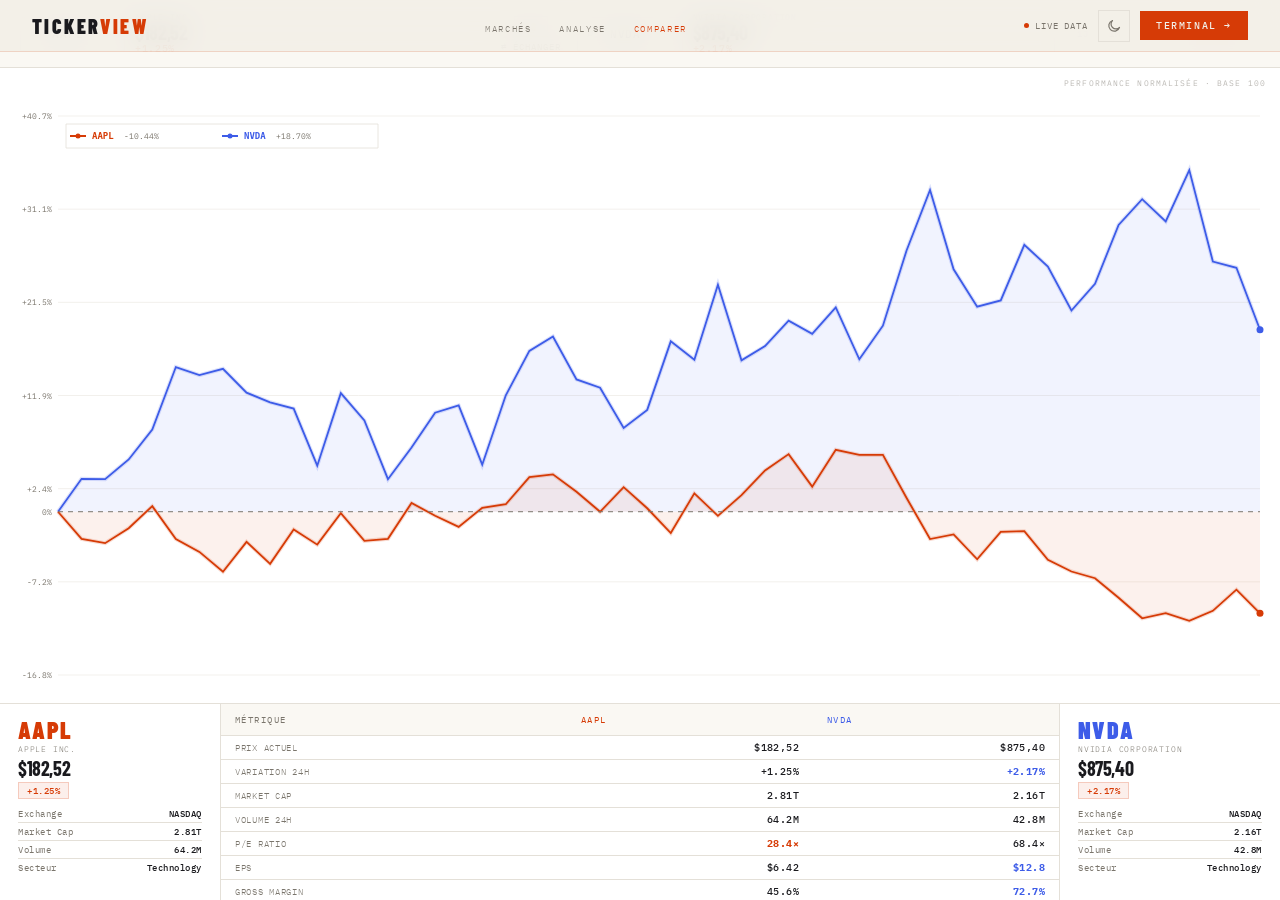
==== TickerView/compare.html @ 15ba8edb "Add files via upload" ====
<!DOCTYPE html>
<html lang="fr" data-theme="dark">
<head>
<!-- ══════════════════════════════════════════════════════════
     TICKERVIEW — Compare Page
     compare.html · ?symA=AAPL&symB=NVDA&tf=1Y
══════════════════════════════════════════════════════════════ -->
<meta charset="UTF-8">
<meta name="viewport" content="width=device-width, initial-scale=1.0">
<meta name="theme-color" content="#E8440A">
<title>Comparer — TickerView</title>
<meta name="description" content="Comparez deux instruments côte à côte : performance normalisée, métriques financières et analyse orderflow en temps réel.">
<meta name="robots" content="index, follow">

<meta property="og:type"   content="website">
<meta property="og:url"    content="https://tickerview.app/compare">
<meta property="og:title"  content="Comparer deux instruments — TickerView">
<meta property="og:locale" content="fr_FR">

<link rel="manifest"         href="manifest.json">
<link rel="apple-touch-icon" href="src/assets/icons/icon-192.png">
<link rel="preconnect"       href="https://fonts.googleapis.com">
<link rel="preconnect"       href="https://fonts.gstatic.com" crossorigin>
<link href="https://fonts.googleapis.com/css2?family=Barlow+Condensed:wght@200;300;700;900&family=Cormorant+Garamond:ital,wght@0,300;0,600;1,300;1,700&family=IBM+Plex+Mono:wght@300;400;500&display=swap" rel="stylesheet">

<link rel="stylesheet" href="src/styles/variables.css">
<link rel="stylesheet" href="src/styles/global.css">
<!-- Reuse sym-search-dropdown styles from stock.css -->
<link rel="stylesheet" href="src/styles/stock.css">
<link rel="stylesheet" href="src/styles/compare.css">

<style>
  @keyframes pulse-dot {
    0%,100%{ opacity:1; box-shadow:0 0 0 0 rgba(232,68,10,0.4); }
    50%     { opacity:0.7; box-shadow:0 0 0 4px rgba(232,68,10,0); }
  }
</style>
</head>
<body>

<!-- ── NAV ────────────────────────────────────────────────── -->
<nav role="navigation" aria-label="Navigation principale" style="flex-shrink:0;">
  <a class="nav-logo" href="index.html" aria-label="TickerView — Accueil">
    TICKER<span class="logo-fire">VIEW</span>
  </a>

  <ul class="nav-links">
    <li><a href="index.html#instruments">Marchés</a></li>
    <li><a href="stock.html">Analyse</a></li>
    <li><a href="compare.html" style="color:var(--accent)">Comparer</a></li>
  </ul>

  <div class="nav-actions">
    <div class="nav-status" aria-label="Données en direct">
      <span class="nav-dot" aria-hidden="true"></span>
      <span>LIVE DATA</span>
    </div>
    <button class="theme-toggle" id="theme-toggle" aria-label="Changer le thème"></button>
    <a href="stock.html" class="nav-cta">Terminal →</a>
  </div>
</nav>

<!-- ── COMPARE HEADER ─────────────────────────────────────── -->
<header class="compare-header" role="banner" aria-label="Comparaison de symboles">

  <!-- ── Sym A ── -->
  <div class="ch-block">
    <!-- Search A -->
    <div class="ch-search-wrap">
      <span class="ch-search-icon" aria-hidden="true">⌕</span>
      <input
        type="text"
        id="search-input-a"
        class="ch-search-input"
        placeholder="SYM A"
        aria-label="Symbole A"
        autocomplete="off"
        spellcheck="false"
      >
      <!-- Dropdown A -->
      <div id="search-dropdown-a" class="sym-search-dropdown hidden" role="listbox"></div>
    </div>
    <!-- Live info A -->
    <div class="ch-sym-info">
      <span class="ch-sym-fullname" id="ch-fullname-a">—</span>
      <span class="ch-sym-price"  id="ch-price-a">—</span>
      <span class="ch-sym-change fire" id="ch-change-a">—</span>
    </div>
  </div>

  <!-- ── VS + Swap ── -->
  <div class="ch-versus">
    <div class="ch-vs-badge" aria-hidden="true">VS</div>
    <button class="ch-swap-btn" id="btn-swap" title="Échanger les deux symboles" aria-label="Échanger les symboles">
      ⇄ échanger
    </button>
  </div>

  <!-- ── Sym B ── -->
  <div class="ch-block">
    <!-- Search B -->
    <div class="ch-search-wrap">
      <span class="ch-search-icon" aria-hidden="true">⌕</span>
      <input
        type="text"
        id="search-input-b"
        class="ch-search-input"
        placeholder="SYM B"
        aria-label="Symbole B"
        autocomplete="off"
        spellcheck="false"
      >
      <!-- Dropdown B -->
      <div id="search-dropdown-b" class="sym-search-dropdown hidden" role="listbox"></div>
    </div>
    <!-- Live info B -->
    <div class="ch-sym-info">
      <span class="ch-sym-fullname" id="ch-fullname-b">—</span>
      <span class="ch-sym-price"  id="ch-price-b">—</span>
      <span class="ch-sym-change fire" id="ch-change-b">—</span>
    </div>
  </div>

  <div class="ch-divider" aria-hidden="true"></div>

  <!-- ── Timeframes ── -->
  <div class="ch-tf-group" role="group" aria-label="Période de comparaison">
    <button class="ct-btn" data-tf="1D">1J</button>
    <button class="ct-btn" data-tf="1M">1M</button>
    <button class="ct-btn" data-tf="3M">3M</button>
    <button class="ct-btn" data-tf="6M">6M</button>
    <button class="ct-btn active" data-tf="1Y">1A</button>
    <button class="ct-btn" data-tf="5Y">5A</button>
  </div>

</header>

<!-- ── MAIN ───────────────────────────────────────────────── -->
<main class="compare-main" role="main">

  <!-- Normalized performance chart -->
  <section class="compare-chart-section" aria-label="Graphique de performance normalisée">
    <span class="compare-chart-label">Performance normalisée · base 100</span>
    <div class="compare-chart-wrap">
      <canvas id="compare-canvas" aria-label="Graphique de comparaison"></canvas>
      <canvas id="compare-overlay" aria-hidden="true"></canvas>
    </div>
  </section>

  <!-- Bottom strip: card A | metrics | card B -->
  <div class="compare-bottom" role="complementary" aria-label="Métriques comparatives">

    <div class="compare-sym-card" id="compare-card-a" aria-label="Informations symbole A"></div>

    <div class="compare-metrics-wrap">
      <div id="compare-metrics-table" role="table" aria-label="Tableau de métriques"></div>
    </div>

    <div class="compare-sym-card" id="compare-card-b" aria-label="Informations symbole B"></div>

  </div>

</main>

<!-- ── JS ─────────────────────────────────────────────────── -->
<script type="module" src="src/pages/Compare/compare.js"></script>

</body>
</html>
---- TickerView/src/styles/variables.css ----
/* ══════════════════════════════════════════════════════════════
   TICKERVIEW — Design Tokens
   src/styles/variables.css
══════════════════════════════════════════════════════════════ */

:root,
[data-theme="dark"] {
  --bg-base:        #060608;
  --bg-raised:      #0C0C10;
  --bg-card:        #131318;
  --bg-card-hover:  #17171E;
  --bg-overlay:     rgba(6,6,8,0.88);

  --text-primary:   #E8E6E0;
  --text-secondary: #5A5750;
  --text-dim:       rgba(232,230,224,0.42);
  --text-ghost:     rgba(232,230,224,0.18);

  --accent:         #E8440A;
  --accent-dim:     rgba(232,68,10,0.10);
  --accent-glow:    rgba(232,68,10,0.04);
  --accent-border:  rgba(232,68,10,0.22);

  --blue:           #5E7EFF;
  --blue-dim:       rgba(94,126,255,0.10);

  --border:         #1E1E24;
  --border-accent:  rgba(232,68,10,0.18);

  --shadow-card:    none;

  --particle-alpha: 0.65;
  --canvas-clear:   rgba(6,6,8,0.06);
}

[data-theme="light"] {
  --bg-base:        #F2EFE8;
  --bg-raised:      #FAF8F3;
  --bg-card:        #FFFFFF;
  --bg-card-hover:  #F7F4EF;
  --bg-overlay:     rgba(242,239,232,0.92);

  --text-primary:   #1A1A1E;
  --text-secondary: #7A756C;
  --text-dim:       rgba(26,26,30,0.45);
  --text-ghost:     rgba(26,26,30,0.14);

  --accent:         #D63B06;
  --accent-dim:     rgba(214,59,6,0.08);
  --accent-glow:    rgba(214,59,6,0.03);
  --accent-border:  rgba(214,59,6,0.20);

  --blue:           #3D5CE8;
  --blue-dim:       rgba(61,92,232,0.10);

  --border:         #E4E0D8;
  --border-accent:  rgba(214,59,6,0.16);

  --shadow-card:    0 1px 3px rgba(0,0,0,0.06), 0 4px 16px rgba(0,0,0,0.04);

  --particle-alpha: 0.25;
  --canvas-clear:   rgba(242,239,232,0.08);
}

:root {
  --font-display:  'Barlow Condensed', sans-serif;
  --font-serif:    'Cormorant Garamond', serif;
  --font-mono:     'IBM Plex Mono', monospace;

  --size-xs:   9px;
  --size-sm:   11px;
  --size-base: 13px;
  --size-md:   16px;

  --tracking-tight:  -0.02em;
  --tracking-normal:  0.04em;
  --tracking-wide:    0.14em;
  --tracking-xwide:   0.22em;

  --radius-sm:  2px;
  --radius-md:  4px;

  --transition-fast:   0.12s ease;
  --transition-normal: 0.22s ease;
  --transition-slow:   0.6s cubic-bezier(0.16, 1, 0.3, 1);
}
---- TickerView/src/styles/global.css ----
/* ══════════════════════════════════════════════════════════════
   TICKERVIEW — Global Styles
   src/styles/global.css
══════════════════════════════════════════════════════════════ */

*,*::before,*::after { margin:0; padding:0; box-sizing:border-box; }
html { scroll-behavior:smooth; }
body {
  background: var(--bg-base);
  color: var(--text-primary);
  font-family: var(--font-mono);
  overflow-x: hidden;
  cursor: crosshair;
  transition: background 0.35s ease, color 0.35s ease;
}

/* ── NAV ──────────────────────────────────────────────────── */
nav {
  position: fixed; top:0; left:0; right:0; z-index:200;
  height: 52px;
  display: flex; align-items:center; justify-content:space-between;
  padding: 0 32px;
  border-bottom: 1px solid var(--border-accent);
  background: var(--bg-overlay);
  backdrop-filter: blur(14px);
  -webkit-backdrop-filter: blur(14px);
  transition: background 0.35s, border-color 0.35s;
}
.nav-logo {
  font-family: var(--font-display);
  font-weight:900; font-size:20px; letter-spacing:0.12em;
  color: var(--text-primary); text-decoration:none;
  flex-shrink: 0;
}
.nav-logo .logo-fire { color: var(--accent); }
.nav-links {
  display: flex; list-style:none; gap:28px;
}
.nav-links a {
  font-size:9px; font-weight:300; letter-spacing:0.18em;
  text-transform:uppercase; color:var(--text-secondary);
  text-decoration:none; transition:color var(--transition-fast);
}
.nav-links a:hover { color:var(--text-primary); }
.nav-actions { display:flex; align-items:center; gap:10px; }

.nav-status { display:flex; align-items:center; gap:6px; font-size:9px; letter-spacing:0.1em; color:var(--text-secondary); }
.nav-dot { width:5px; height:5px; border-radius:50%; background:var(--accent); animation: pulse-dot 2s ease-in-out infinite; }
@keyframes pulse-dot {
  0%,100% { opacity:1; box-shadow:0 0 0 0 rgba(232,68,10,0.4); }
  50%      { opacity:0.7; box-shadow:0 0 0 4px rgba(232,68,10,0); }
}

.theme-toggle {
  width:32px; height:32px;
  display:flex; align-items:center; justify-content:center;
  background:none; border:1px solid var(--border);
  cursor:crosshair; color:var(--text-secondary);
  font-size:14px; transition: border-color var(--transition-fast), color var(--transition-fast);
}
.theme-toggle:hover { border-color: var(--accent); color:var(--accent); }

.nav-cta {
  font-family: var(--font-mono); font-size:10px; font-weight:500;
  letter-spacing:0.16em; text-transform:uppercase;
  color: var(--bg-base); background:var(--accent);
  border:none; padding:8px 16px;
  cursor:crosshair; text-decoration:none;
  transition: opacity var(--transition-fast);
  white-space: nowrap;
}
.nav-cta:hover { opacity:0.85; }

/* ── HERO ─────────────────────────────────────────────────── */
#void-canvas {
  position:fixed; top:0; left:0; width:100%; height:100%;
  pointer-events:none; z-index:0;
}
.hero {
  min-height: 100vh;
  display: grid;
  grid-template-columns: 1fr 500px;
  align-items: center;
  gap: 60px;
  padding: 120px 80px 80px;
  position: relative; z-index:1;
}
.hero-text { max-width: 560px; }
.hero-eyebrow {
  font-size:9px; font-weight:300; letter-spacing:0.22em;
  text-transform:uppercase; color:var(--accent); margin-bottom:28px;
  display:flex; align-items:center; gap:10px;
}
.hero-eyebrow::before {
  content:''; display:inline-block; width:20px; height:1px; background:var(--accent);
}
.hero-title-block {
  display:flex; align-items:baseline; gap:8px;
  margin-bottom:24px;
}
.hero-title-main {
  font-family: var(--font-display); font-weight:900; font-size:clamp(72px,10vw,112px);
  letter-spacing:-0.02em; color:var(--text-primary); line-height:1;
}
.hero-title-sub {
  font-family: var(--font-serif); font-weight:300; font-style:italic;
  font-size:clamp(48px,7vw,80px); color:var(--accent); line-height:1;
}
.hero-tagline {
  font-family: var(--font-display); font-weight:300; font-size:18px;
  letter-spacing:0.2em; text-transform:uppercase;
  color:var(--text-secondary); margin-bottom:20px;
}
.hero-desc {
  font-size:12px; font-weight:300; line-height:1.9;
  color:var(--text-secondary); letter-spacing:0.03em; margin-bottom:28px;
  max-width:440px;
}
.hero-trust {
  display:flex; gap:20px; flex-wrap:wrap; margin-bottom:32px;
}
.hero-trust-item {
  font-size:8px; font-weight:300; letter-spacing:0.18em; text-transform:uppercase;
  color:var(--text-secondary); display:flex; align-items:center; gap:6px;
}
.hero-trust-item::before {
  content:''; display:inline-block; width:4px; height:4px; background:var(--accent);
}
.hero-actions { display:flex; gap:12px; flex-wrap:wrap; margin-bottom:48px; }
.btn-primary {
  font-family:var(--font-mono); font-size:10px; font-weight:500;
  letter-spacing:0.16em; text-transform:uppercase;
  color:var(--bg-base); background:var(--accent); border:none;
  padding:14px 28px; cursor:crosshair; text-decoration:none;
  transition:opacity var(--transition-fast);
}
.btn-primary:hover { opacity:0.85; }
.btn-ghost {
  font-family:var(--font-mono); font-size:10px; font-weight:300;
  letter-spacing:0.16em; text-transform:uppercase;
  color:var(--text-secondary); background:none;
  border:1px solid var(--border); padding:14px 28px;
  cursor:crosshair; text-decoration:none;
  transition:border-color var(--transition-fast),color var(--transition-fast);
}
.btn-ghost:hover { border-color:var(--accent); color:var(--accent); }
.hero-stats { display:flex; gap:36px; }
.hstat { display:flex; flex-direction:column; gap:4px; }
.hstat-val {
  font-family:var(--font-display); font-weight:700; font-size:32px;
  letter-spacing:-0.02em; color:var(--text-primary); line-height:1;
}
.hstat-val sub { font-size:16px; font-weight:300; color:var(--accent); }
.hstat-lbl {
  font-size:8px; font-weight:300; letter-spacing:0.14em;
  text-transform:uppercase; color:var(--text-secondary);
}
.hero-visual { position:relative; display:flex; align-items:center; justify-content:center; }
#hex-canvas { display:block; opacity:0.7; }
.hero-price-overlay {
  position:absolute; bottom:24px; left:24px;
  background:var(--bg-overlay); border:1px solid var(--border-accent);
  padding:14px 18px; backdrop-filter:blur(8px);
}
.hpo-sym { font-size:8px; letter-spacing:0.18em; color:var(--text-secondary); margin-bottom:4px; }
.hpo-price {
  font-family:var(--font-display); font-weight:700; font-size:32px;
  letter-spacing:-0.02em; color:var(--text-primary); line-height:1;
}
.hpo-change { font-size:11px; letter-spacing:0.08em; margin-top:2px; }
.hpo-change.up { color:var(--accent); }
.hpo-change.dn { color:var(--blue); }

/* ── TICKER TAPE ──────────────────────────────────────────── */
.ticker-tape-wrap {
  overflow:hidden; border-top:1px solid var(--border); border-bottom:1px solid var(--border);
  background:var(--bg-raised); position:relative; z-index:1;
}
.ticker-tape-inner {
  display:flex; gap:0; animation:tape-scroll 28s linear infinite;
  width:max-content;
}
@keyframes tape-scroll { 0%{transform:translateX(0)} 100%{transform:translateX(-50%)} }
.tape-item {
  display:flex; align-items:center; gap:10px;
  padding:10px 28px; border-right:1px solid var(--border);
  white-space:nowrap;
}
.tape-sym { font-family:var(--font-display); font-weight:700; font-size:12px; letter-spacing:0.1em; color:var(--text-primary); }
.tape-price { font-size:10px; letter-spacing:0.06em; color:var(--text-secondary); }
.tape-chg { font-size:9px; letter-spacing:0.08em; font-weight:500; }
.tape-chg.up { color:var(--accent); }
.tape-chg.dn { color:var(--blue); }

/* ── DATA STRIP ───────────────────────────────────────────── */
.data-strip {
  background:var(--bg-card); border-top:1px solid var(--border);
  border-bottom:1px solid var(--border); position:relative; z-index:1;
}
.strip-inner { display:grid; grid-template-columns:repeat(6,1fr); }
.strip-cell {
  display:flex; flex-direction:column; gap:3px;
  padding:14px 20px; border-right:1px solid var(--border);
}
.strip-cell:last-child { border-right:none; }
.sc-label { font-size:8px; letter-spacing:0.14em; text-transform:uppercase; color:var(--text-secondary); }
.sc-val { font-family:var(--font-display); font-weight:700; font-size:18px; letter-spacing:-0.01em; color:var(--text-primary); }
.sc-val.fire { color:var(--accent); }

/* ── SECTIONS ─────────────────────────────────────────────── */
.section { padding:80px; position:relative; z-index:1; }
.section-header {
  display:flex; align-items:baseline; gap:20px; margin-bottom:40px;
  border-bottom:1px solid var(--border); padding-bottom:20px;
}
.section-label {
  font-size:8px; font-weight:300; letter-spacing:0.22em;
  text-transform:uppercase; color:var(--accent);
}
.section-title {
  font-family:var(--font-display); font-weight:900; font-size:32px;
  letter-spacing:0.04em; color:var(--text-primary);
}
.section-count {
  margin-left:auto; font-size:9px; letter-spacing:0.1em; color:var(--text-secondary);
}

/* ── PREVIEW SECTION ──────────────────────────────────────── */
.section-preview { padding:80px; position:relative; z-index:1; }
.section-preview .section-header { display:flex; align-items:baseline; gap:20px; margin-bottom:24px; border-bottom:1px solid var(--border); padding-bottom:20px; }
.preview-tabs { display:flex; gap:0; margin-bottom:0; }
.ptab {
  font-family:var(--font-mono); font-size:9px; font-weight:300;
  letter-spacing:0.14em; text-transform:uppercase;
  padding:10px 20px; background:var(--bg-card); border:1px solid var(--border);
  border-bottom:none; color:var(--text-secondary); cursor:crosshair;
  transition:color var(--transition-fast),background var(--transition-fast);
  margin-right:-1px;
}
.ptab.active { color:var(--accent); background:var(--bg-raised); border-color:var(--border-accent); }
.ptab:hover:not(.active) { color:var(--text-primary); }
.preview-frame {
  border:1px solid var(--border-accent);
  background:var(--bg-raised);
}
.preview-topbar {
  display:flex; align-items:center; gap:12px;
  padding:8px 16px; background:var(--bg-card);
  border-bottom:1px solid var(--border);
}
.ptb-dots { display:flex; gap:6px; }
.ptb-dot { width:8px; height:8px; border-radius:50%; background:var(--border); }
.ptb-meta { display:flex; align-items:center; gap:12px; }
.ptb-sym { font-size:9px; letter-spacing:0.12em; color:var(--text-secondary); }
.ptb-tf  { font-size:8px; letter-spacing:0.14em; color:var(--text-secondary); }
.ptb-live {
  margin-left:auto; display:flex; align-items:center; gap:6px;
  font-size:8px; letter-spacing:0.14em; color:var(--accent);
}
.ptb-live-dot { width:5px; height:5px; border-radius:50%; background:var(--accent); animation:pulse-dot 2s infinite; }
.preview-canvas-wrap { position:relative; }
#preview-canvas { display:block; width:100%; }
.preview-badge {
  position:absolute; bottom:10px; right:12px;
  font-size:7px; letter-spacing:0.1em; text-transform:uppercase;
  color:var(--text-secondary); opacity:0.5;
}

/* ── WHY STRIP ────────────────────────────────────────────── */
.why-strip {
  border-top:1px solid var(--border); position:relative; z-index:1;
}
.why-row {
  display:grid; grid-template-columns:220px 1fr;
  gap:40px; align-items:start;
  padding:24px 80px; border-bottom:1px solid var(--border);
  transition:background var(--transition-fast);
}
.why-row:hover { background:var(--bg-card); }
.why-q {
  font-size:11px; font-weight:500; letter-spacing:0.06em;
  color:var(--text-primary); padding-top:2px;
}
.why-a {
  font-size:11px; font-weight:300; line-height:1.8;
  color:var(--text-secondary); letter-spacing:0.02em;
}
.why-a strong { color:var(--text-primary); font-weight:500; }

/* ── INSTRUMENTS GRID ─────────────────────────────────────── */
.instruments-grid {
  display:grid; grid-template-columns:repeat(3,1fr);
  gap:1px; background:var(--border);
}
.inst-card {
  background:var(--bg-card); padding:24px;
  transition:background var(--transition-fast);
  cursor:crosshair;
}
.inst-card:hover { background:var(--bg-card-hover); }
.ic-header { display:flex; justify-content:space-between; align-items:flex-start; margin-bottom:12px; }
.ic-sym { font-family:var(--font-display); font-weight:900; font-size:22px; letter-spacing:0.06em; color:var(--text-primary); }
.ic-name { font-size:10px; font-weight:300; color:var(--text-secondary); margin-top:1px; letter-spacing:0.04em; }
.ic-type { font-size:8px; letter-spacing:0.12em; text-transform:uppercase; color:var(--text-secondary); margin-top:2px; }
.ic-badge {
  font-size:9px; font-weight:500; letter-spacing:0.06em;
  padding:4px 8px; flex-shrink:0;
}
.ic-badge.up { color:var(--accent); background:var(--accent-dim); border:1px solid var(--accent-border); }
.ic-badge.dn { color:var(--blue); background:var(--blue-dim); border:1px solid rgba(94,126,255,0.2); }
.ic-price {
  font-family:var(--font-display); font-weight:700; font-size:28px;
  letter-spacing:-0.02em; color:var(--text-primary); margin-bottom:2px;
}
.ic-price-label { font-size:8px; letter-spacing:0.12em; color:var(--text-secondary); margin-bottom:10px; }
.ic-spark { display:block; width:100%; height:50px; margin:10px 0; }
.ic-meta { display:flex; justify-content:space-between; font-size:8px; letter-spacing:0.1em; color:var(--text-secondary); }

/* ── PHILOSOPHY ───────────────────────────────────────────── */
.section-philosophy {
  display:grid; grid-template-columns:1fr auto;
  gap:80px; align-items:center;
  padding:80px; border-top:1px solid var(--border);
  position:relative; z-index:1;
}
.phil-quote {
  font-family:var(--font-serif); font-weight:300; font-style:italic;
  font-size:clamp(20px,2.5vw,28px); line-height:1.6;
  color:var(--text-primary); letter-spacing:0.01em;
  border-left:2px solid var(--accent); padding-left:24px;
  margin-bottom:16px; max-width:560px;
}
.phil-attr { font-size:9px; letter-spacing:0.18em; text-transform:uppercase; color:var(--text-secondary); padding-left:26px; }
.phil-stats { display:flex; flex-direction:column; gap:24px; min-width:200px; }
.pstat { display:flex; flex-direction:column; gap:4px; }
.pstat-val {
  font-family:var(--font-display); font-weight:700; font-size:28px;
  letter-spacing:-0.01em; color:var(--accent); line-height:1;
}
.pstat-val span { font-size:14px; font-weight:300; color:var(--text-secondary); margin-left:2px; }
.pstat-lbl { font-size:8px; letter-spacing:0.12em; text-transform:uppercase; color:var(--text-secondary); line-height:1.6; }

/* ── FEATURES LIST ────────────────────────────────────────── */
.features-list { border-top:1px solid var(--border); }
.feat-row {
  display:grid; grid-template-columns:52px 200px 1fr 32px;
  gap:24px; align-items:center;
  padding:24px 0; border-bottom:1px solid var(--border);
  transition:background var(--transition-fast);
  cursor:crosshair;
}
.feat-row:hover { background:var(--bg-card); padding-left:16px; padding-right:16px; margin:0 -16px; }
.feat-num {
  font-family:var(--font-display); font-weight:900; font-size:32px;
  letter-spacing:-0.02em; color:var(--border); line-height:1;
}
.feat-name {
  font-family:var(--font-display); font-weight:700; font-size:18px;
  letter-spacing:0.04em; color:var(--text-primary);
}
.feat-tag { font-size:8px; letter-spacing:0.12em; text-transform:uppercase; color:var(--accent); margin-top:2px; }
.feat-desc { font-size:11px; font-weight:300; line-height:1.8; color:var(--text-secondary); letter-spacing:0.02em; }
.feat-desc strong { color:var(--text-primary); font-weight:500; }
.feat-arrow { font-size:18px; color:var(--border); transition:color var(--transition-fast); }
.feat-row:hover .feat-arrow { color:var(--accent); }

/* ── CTA SECTION ──────────────────────────────────────────── */
.section-cta {
  padding:120px 80px; text-align:center;
  border-top:1px solid var(--border);
  position:relative; z-index:1;
}
.cta-eyebrow { font-size:9px; letter-spacing:0.22em; text-transform:uppercase; color:var(--accent); margin-bottom:24px; }
.cta-title {
  font-family:var(--font-display); font-weight:900;
  font-size:clamp(60px,10vw,120px); letter-spacing:0.02em;
  color:var(--text-primary); line-height:1; margin-bottom:24px;
}
.cta-title em { font-family:var(--font-serif); font-style:italic; font-weight:300; color:var(--accent); }
.cta-sub { font-size:13px; font-weight:300; line-height:1.8; color:var(--text-secondary); margin-bottom:40px; }
.cta-btn {
  display:inline-block;
  font-family:var(--font-mono); font-size:11px; font-weight:500;
  letter-spacing:0.18em; text-transform:uppercase;
  color:var(--bg-base); background:var(--accent); border:none;
  padding:18px 48px; cursor:crosshair; text-decoration:none;
  transition:opacity var(--transition-fast);
}
.cta-btn:hover { opacity:0.85; }
.cta-note { font-size:8px; letter-spacing:0.14em; color:var(--text-secondary); margin-top:16px; }

/* ── FOOTER ───────────────────────────────────────────────── */
footer {
  padding:40px 80px;
  border-top:1px solid var(--border);
  display:flex; align-items:center; justify-content:space-between;
  background:var(--bg-raised); position:relative; z-index:1;
}
.footer-logo {
  font-family:var(--font-display); font-weight:900; font-size:18px;
  letter-spacing:0.12em; color:var(--text-primary);
}
.footer-logo span { color:var(--accent); }
.footer-copy { font-size:9px; font-weight:300; line-height:1.7; color:var(--text-secondary); letter-spacing:0.04em; text-align:center; }
.footer-links { display:flex; gap:24px; list-style:none; }
.footer-links a { font-size:9px; letter-spacing:0.14em; text-transform:uppercase; color:var(--text-secondary); text-decoration:none; transition:color var(--transition-fast); }
.footer-links a:hover { color:var(--accent); }

/* ── SCROLL REVEAL ────────────────────────────────────────── */
.reveal { opacity:0; transform:translateY(16px); transition:opacity 0.6s cubic-bezier(0.16,1,0.3,1), transform 0.6s cubic-bezier(0.16,1,0.3,1); }
.reveal.in-view { opacity:1; transform:translateY(0); }
.reveal-delay-1 { transition-delay:0.1s; }
.reveal-delay-2 { transition-delay:0.2s; }
.reveal-delay-3 { transition-delay:0.3s; }
.reveal-delay-4 { transition-delay:0.4s; }
.reveal-delay-5 { transition-delay:0.5s; }

/* ── UTILITIES ────────────────────────────────────────────── */
.sr-only { position:absolute; width:1px; height:1px; padding:0; margin:-1px; overflow:hidden; clip:rect(0,0,0,0); white-space:nowrap; border:0; }
.fire { color:var(--accent); }
.dn   { color:var(--blue); }
::-webkit-scrollbar { width:3px; height:3px; }
::-webkit-scrollbar-track { background:var(--bg-base); }
::-webkit-scrollbar-thumb { background:var(--border); }
::-webkit-scrollbar-thumb:hover { background:var(--text-secondary); }

/* ── RESPONSIVE ───────────────────────────────────────────── */
@media(max-width:1200px){
  .hero { grid-template-columns:1fr; padding:100px 48px 60px; }
  .hero-visual { display:none; }
  .instruments-grid { grid-template-columns:repeat(2,1fr); }
  .strip-inner { grid-template-columns:repeat(3,1fr); }
  .why-row { padding:24px 48px; }
  .section { padding:60px 48px; }
  .section-philosophy { padding:60px 48px; }
  footer { padding:32px 48px; }
  .section-cta { padding:80px 48px; }
  .section-preview { padding:60px 48px; }
}
@media(max-width:768px){
  nav { padding:0 20px; }
  .nav-links { display:none; }
  .hero { padding:80px 24px 48px; }
  .instruments-grid { grid-template-columns:1fr; }
  .strip-inner { grid-template-columns:repeat(2,1fr); }
  .why-row { grid-template-columns:1fr; gap:8px; padding:20px 24px; }
  .section { padding:48px 24px; }
  .section-philosophy { grid-template-columns:1fr; padding:48px 24px; }
  .phil-stats { flex-direction:row; }
  footer { flex-direction:column; gap:20px; padding:32px 24px; text-align:center; }
  .features-list .feat-row { grid-template-columns:40px 1fr; gap:12px; }
  .feat-desc, .feat-arrow { display:none; }
  .section-preview { padding:48px 24px; }
  .section-cta { padding:60px 24px; }
}
---- TickerView/src/styles/stock.css ----
/* ══════════════════════════════════════════════════════════════
   TICKERVIEW — Stock Page Styles  [FIXED v3]
   src/styles/stock.css
   Fixes:
     1. stock-header no longer overlaps content — body uses flex column,
        stock-main fills remaining height with overflow-y on sidebars
     2. Symbol search is functional (handled in stock.js)
     3. Explicit grid-column on all stock-main children
     4. Contrast pass — fin-label, news-meta lifted
     5. AI panel min-height + welcome state
══════════════════════════════════════════════════════════════ */

/* ── LAYOUT ───────────────────────────────────────────────── */

/*
   FIX 1 — The body on the stock page is:
     display: flex; flex-direction: column; height: 100vh; overflow: hidden;
   So: nav(52px) + stock-header(56px) + stock-main(flex:1) = 100vh exactly.
   The sidebars scroll independently; the outer body does NOT scroll.
*/

/* Stock header bar */
.stock-header {
  /* NOT sticky/fixed — it sits in the normal flex flow after <nav> */
  flex-shrink: 0;
  display: flex; align-items: center; gap: 24px;
  padding: 0 24px;
  height: 56px;
  border-bottom: 1px solid var(--border);
  background: var(--bg-raised);
  transition: background 0.3s, border-color 0.3s;
  z-index: 90;
}

.sh-sym {
  font-family: var(--font-display);
  font-weight: 900; font-size: 22px; letter-spacing: 0.04em;
  color: var(--text-primary);
}
.sh-name {
  font-size: 10px; font-weight: 300; letter-spacing: 0.12em;
  color: var(--text-secondary); text-transform: uppercase;
}
.sh-exchange {
  font-size: 8px; letter-spacing: 0.14em; text-transform: uppercase;
  color: var(--accent);
}
.sh-price-block {
  display: flex; align-items: baseline; gap: 10px; margin-left: 8px;
}
#live-price {
  font-family: var(--font-display); font-weight: 700; font-size: 26px;
  letter-spacing: -0.02em; color: var(--text-primary);
  transition: color 0.25s;
}
#live-change, #live-changepct {
  font-size: 13px; font-weight: 300; letter-spacing: 0.04em;
}
.sh-divider {
  width: 1px; height: 28px; background: var(--border);
}
.sh-ohlcv {
  display: flex; gap: 20px; font-size: 9px; font-weight: 300;
  letter-spacing: 0.1em; color: var(--text-secondary);
}
.sh-ohlcv span b { color: var(--text-primary); font-weight: 500; }

/* ── MAIN GRID ────────────────────────────────────────────── */
/*
   FIX 1 (continued) — stock-main fills the remaining height.
   flex: 1 + overflow: hidden lets each column scroll on its own.
*/
.stock-main {
  flex: 1;           /* fills remaining height after nav + stock-header */
  overflow: hidden;  /* children handle their own scroll */
  display: grid;
  grid-template-columns: 280px 1fr 300px;
  grid-template-rows: 1fr auto;
  gap: 1px;
  background: var(--border);
  transition: background 0.3s;
}

/* ── LEFT SIDEBAR ─────────────────────────────────────────── */
.sidebar-left {
  grid-column: 1;
  grid-row: 1 / 3;
  background: var(--bg-card);
  overflow-y: auto;     /* sidebar scrolls independently */
  display: flex; flex-direction: column;
  box-shadow: var(--shadow-card);
}
.sidebar-section {
  padding: 20px;
  border-bottom: 1px solid var(--border);
  transition: border-color 0.3s;
}
.sidebar-section:last-child { border-bottom: none; }
.sidebar-label {
  font-size: 9px; font-weight: 400; letter-spacing: 0.2em;
  text-transform: uppercase; color: var(--accent);
  margin-bottom: 14px;
  display: flex; align-items: center; gap: 8px;
}
.sidebar-label::before {
  content: ''; display: block; width: 12px; height: 1px;
  background: var(--accent); opacity: 0.6;
}

/* Company info */
.ci-logo-row {
  display: flex; align-items: center; gap: 12px; margin-bottom: 12px;
}
.ci-logo {
  width: 36px; height: 36px;
  display: flex; align-items: center; justify-content: center;
  background: var(--bg-raised); border: 1px solid var(--border);
  color: var(--text-primary);
}
.ci-sym {
  font-family: var(--font-display); font-weight: 900; font-size: 18px;
  letter-spacing: 0.06em; color: var(--text-primary);
}
.ci-exchange {
  font-size: 9px; letter-spacing: 0.1em; color: var(--text-secondary);
}
.ci-name {
  font-family: var(--font-serif); font-weight: 300; font-style: italic;
  font-size: 16px; color: var(--text-primary); margin-bottom: 10px;
}
.ci-tags { display: flex; gap: 6px; flex-wrap: wrap; margin-bottom: 12px; }
.ci-tag {
  font-size: 8px; letter-spacing: 0.12em; text-transform: uppercase;
  color: var(--accent); background: var(--accent-dim);
  border: 1px solid var(--accent-border); padding: 3px 8px;
}
.ci-desc {
  font-size: 11px; font-weight: 300; line-height: 1.8;
  color: var(--text-secondary); letter-spacing: 0.02em; margin-bottom: 16px;
}
.ci-facts { display: flex; flex-direction: column; gap: 0; border: 1px solid var(--border); margin-bottom: 16px; }
.ci-fact {
  display: flex; justify-content: space-between; align-items: center;
  padding: 8px 10px; border-bottom: 1px solid var(--border);
  font-size: 10px;
}
.ci-fact:last-child { border-bottom: none; }
.ci-fact-label { letter-spacing: 0.1em; color: var(--text-secondary); text-transform: uppercase; }
.ci-fact-val   { color: var(--text-primary); font-weight: 500; }

.ci-ohlcv { display: flex; flex-direction: column; gap: 0; }
.ci-ohlcv-row {
  display: flex; justify-content: space-between;
  padding: 7px 0;
  border-bottom: 1px solid var(--border);
  font-size: 10px; letter-spacing: 0.06em;
  color: var(--text-secondary);
}
.ci-ohlcv-row:last-child { border-bottom: none; }
.ci-ohlcv-row span:last-child { color: var(--text-primary); font-weight: 500; }
.ci-ohlcv-row .fire { color: var(--accent); }
.ci-ohlcv-row .dn   { color: var(--blue); }

/* ── CENTER — CHART ───────────────────────────────────────── */
.chart-panel {
  grid-column: 2;
  grid-row: 1;
  background: var(--bg-base);
  display: flex; flex-direction: column;
  overflow: hidden;
  transition: background 0.3s;
}
.chart-toolbar {
  display: flex; align-items: center; gap: 0;
  padding: 0 16px;
  height: 40px;
  border-bottom: 1px solid var(--border);
  background: var(--bg-raised);
  flex-wrap: wrap;
  flex-shrink: 0;
  transition: background 0.3s, border-color 0.3s;
}
.ct-group {
  display: flex; align-items: center; gap: 0;
  border-right: 1px solid var(--border); padding-right: 12px; margin-right: 12px;
}
.ct-group:last-child { border-right: none; margin-right: 0; }
.ct-btn {
  font-family: var(--font-mono); font-size: 9px; font-weight: 400;
  letter-spacing: 0.12em; text-transform: uppercase;
  padding: 6px 10px; color: var(--text-secondary);
  background: none; border: none; cursor: crosshair;
  transition: color 0.15s;
}
.ct-btn:hover { color: var(--text-primary); }
.ct-btn.active { color: var(--accent); background: var(--accent-dim); }
.ct-btn.active-ma { color: var(--accent); }
.ct-btn[data-ma="50"].active-ma { color: var(--blue); }

.ct-separator { width: 1px; height: 20px; background: var(--border); }

#chart-hover-info {
  display: flex; gap: 16px; margin-left: auto;
  font-size: 9px; font-weight: 300; letter-spacing: 0.1em;
  color: var(--text-secondary);
}
#chart-hover-info b { font-weight: 500; }

#chart-container {
  flex: 1; position: relative; min-height: 0;
}
#chart-canvas, #chart-overlay {
  position: absolute; top: 0; left: 0;
  display: block;
}
#chart-overlay { cursor: crosshair; z-index: 2; }

/* ── RIGHT SIDEBAR ────────────────────────────────────────── */
.sidebar-right {
  grid-column: 3;
  grid-row: 1 / 3;
  background: var(--bg-card);
  overflow-y: auto;     /* sidebar scrolls independently */
  display: flex; flex-direction: column;
  box-shadow: var(--shadow-card);
}

/* Financials grid */
#financials-grid {
  display: grid;
  grid-template-columns: 1fr 1fr;
  gap: 1px;
  background: var(--border);
}
.fin-cell {
  background: var(--bg-card);
  padding: 14px 16px;
  transition: background 0.15s;
}
.fin-cell:hover { background: var(--bg-card-hover); }
.fin-cell.fire .fin-value { color: var(--accent); }

.fin-label {
  font-size: 9px; font-weight: 400; letter-spacing: 0.14em;
  text-transform: uppercase; color: var(--text-primary);
  opacity: 0.65;
  margin-bottom: 4px;
}
.fin-value {
  font-family: var(--font-display); font-weight: 700; font-size: 18px;
  letter-spacing: -0.01em; color: var(--text-primary); line-height: 1.1;
}
.fin-sub {
  font-size: 8px; letter-spacing: 0.08em;
  color: var(--text-secondary);
  margin-top: 3px; line-height: 1.4;
}

/* News panel */
.news-item {
  padding: 16px 20px;
  border-bottom: 1px solid var(--border);
  transition: background 0.15s;
}
.news-item:last-child { border-bottom: none; }
.news-item:hover { background: var(--bg-card-hover); }
.news-meta {
  display: flex; align-items: center; gap: 8px;
  font-size: 9px; letter-spacing: 0.08em;
  margin-bottom: 6px;
}
.news-source {
  font-weight: 600; color: var(--text-primary);
  text-transform: uppercase; letter-spacing: 0.12em;
}
.news-tag {
  font-size: 7px; letter-spacing: 0.12em; text-transform: uppercase;
  color: var(--accent); background: var(--accent-dim);
  border: 1px solid var(--accent-border); padding: 2px 6px;
}
.news-sent      { font-size: 9px; }
.news-sent-up   { color: var(--accent); }
.news-sent-dn   { color: var(--blue); }
.news-sent-neu  { color: var(--text-secondary); }
.news-time      { color: var(--text-secondary); margin-left: auto; }
.news-title {
  font-size: 11px; font-weight: 500; line-height: 1.5;
  color: var(--text-primary); margin-bottom: 6px; letter-spacing: 0.02em;
}
.news-summary {
  font-size: 10px; font-weight: 300; line-height: 1.7;
  color: var(--text-secondary); letter-spacing: 0.02em;
}

/* ── BOTTOM STRIP — AI ────────────────────────────────────── */
.stock-bottom {
  grid-column: 2 / 3;
  grid-row: 2;
  background: var(--bg-raised);
  border-top: 1px solid var(--border);
  min-height: 200px;
  max-height: 280px;
  display: flex; flex-direction: column;
  flex-shrink: 0;
  transition: background 0.3s, border-color 0.3s;
}

/* ── AI ASSISTANT ─────────────────────────────────────────── */
#ai-panel {
  display: flex; flex-direction: column;
  flex: 1; padding: 0; overflow: hidden;
}
.ai-header {
  display: flex; align-items: center; gap: 8px;
  padding: 10px 20px;
  border-bottom: 1px solid var(--border);
  font-size: 9px; letter-spacing: 0.18em; text-transform: uppercase;
  color: var(--accent);
  flex-shrink: 0;
}
.ai-header-dot {
  width: 5px; height: 5px; border-radius: 50%;
  background: var(--accent); animation: pulse-dot 2s ease-in-out infinite;
}
.ai-header span:last-child { margin-left: auto; color: var(--text-secondary); font-size: 8px; }

#ai-messages {
  flex: 1; overflow-y: auto;
  padding: 10px 20px; display: flex; flex-direction: column;
  gap: 8px;
}
.ai-msg { display: flex; flex-direction: column; gap: 3px; }
.ai-msg-role {
  font-size: 8px; letter-spacing: 0.14em; text-transform: uppercase;
  display: flex; align-items: center; gap: 6px;
}
.ai-msg-user .ai-msg-role   { color: var(--text-secondary); }
.ai-msg-assistant .ai-msg-role { color: var(--accent); }
.ai-msg-text {
  font-size: 11px; font-weight: 300; line-height: 1.65;
  letter-spacing: 0.02em; color: var(--text-primary);
}
.ai-msg-user .ai-msg-text {
  background: var(--accent-dim); border: 1px solid var(--accent-border);
  padding: 6px 12px; font-size: 10px;
}

.ai-dot {
  width: 5px; height: 5px; border-radius: 50%;
  background: var(--accent); display: inline-block;
}
.ai-spinner { letter-spacing: 0.3em; color: var(--accent); animation: blink 1.2s step-start infinite; }
@keyframes blink { 0%,100%{opacity:1} 50%{opacity:0.3} }

#ai-suggestions {
  display: flex; gap: 6px; flex-wrap: wrap;
  padding: 6px 20px;
  flex-shrink: 0;
}
.ai-suggest {
  font-family: var(--font-mono); font-size: 8px; font-weight: 300;
  letter-spacing: 0.1em; text-transform: uppercase;
  padding: 4px 10px; border: 1px solid var(--border);
  color: var(--text-secondary); background: none; cursor: crosshair;
  transition: border-color 0.15s, color 0.15s;
}
.ai-suggest:hover { border-color: var(--accent); color: var(--accent); }

.ai-input-row {
  display: flex; gap: 0;
  border-top: 1px solid var(--border);
  flex-shrink: 0;
}
#ai-input {
  flex: 1; background: none; border: none; outline: none;
  padding: 11px 16px;
  font-family: var(--font-mono); font-size: 11px; font-weight: 300;
  color: var(--text-primary); letter-spacing: 0.03em;
}
#ai-input::placeholder { color: var(--text-secondary); }
#ai-send {
  padding: 11px 20px;
  font-family: var(--font-mono); font-size: 9px; font-weight: 500;
  letter-spacing: 0.18em; text-transform: uppercase;
  color: var(--bg-base); background: var(--accent);
  border: none; cursor: crosshair;
  transition: opacity 0.15s;
  white-space: nowrap;
}
#ai-send:hover { opacity: 0.85; }

/* ── SYMBOL SEARCH DROPDOWN ───────────────────────────────── */
.sym-search-wrap {
  position: relative;
}
.sym-search-dropdown {
  position: absolute; top: calc(100% + 4px); left: 0; right: 0;
  background: var(--bg-card);
  border: 1px solid var(--border-accent);
  z-index: 300;
  max-height: 280px; overflow-y: auto;
}
.sym-search-dropdown.hidden { display: none; }
.sym-search-item {
  display: flex; align-items: center; gap: 12px;
  padding: 10px 16px; cursor: crosshair;
  transition: background 0.12s;
  border-bottom: 1px solid var(--border);
}
.sym-search-item:last-child { border-bottom: none; }
.sym-search-item:hover,
.sym-search-item.selected { background: var(--accent-dim); }
.sym-search-sym {
  font-family: var(--font-display); font-weight: 700; font-size: 14px;
  letter-spacing: 0.06em; color: var(--text-primary); min-width: 60px;
}
.sym-search-name {
  font-size: 10px; font-weight: 300; color: var(--text-secondary);
  flex: 1; letter-spacing: 0.04em;
}
.sym-search-exchange {
  font-size: 8px; letter-spacing: 0.12em; text-transform: uppercase;
  color: var(--accent);
}
.sym-search-no-result {
  padding: 14px 16px;
  font-size: 10px; color: var(--text-secondary); letter-spacing: 0.06em;
}

/* ── UTILITY ──────────────────────────────────────────────── */
.fire { color: var(--accent); }
.dn   { color: var(--blue); }

/* ── SCROLLBAR ────────────────────────────────────────────── */
::-webkit-scrollbar { width: 4px; height: 4px; }
::-webkit-scrollbar-track { background: var(--bg-base); }
::-webkit-scrollbar-thumb { background: var(--border); }
::-webkit-scrollbar-thumb:hover { background: var(--text-secondary); }

/* ── RESPONSIVE ───────────────────────────────────────────── */
@media(max-width: 1200px){
  .stock-main { grid-template-columns: 240px 1fr 260px; }
}
@media(max-width: 1024px){
  /* On tablet/mobile: body scrolls normally, no overflow:hidden */
  body { overflow: auto !important; height: auto !important; }
  .stock-main {
    flex: none;
    overflow: visible;
    grid-template-columns: 1fr;
    grid-template-rows: auto;
  }
  .sidebar-left,
  .chart-panel,
  .sidebar-right,
  .stock-bottom {
    grid-column: 1;
    grid-row: auto;
    overflow: visible;
  }
  .sidebar-left, .sidebar-right { max-height: none; }
  .stock-bottom { grid-column: 1; max-height: none; }
  #chart-container { min-height: 320px; }
  .sh-ohlcv { display: none; }
}
@media(max-width: 640px){
  .stock-header { padding: 0 12px; gap: 10px; }
  .sh-name, .sh-exchange, .sh-divider { display: none; }
  #chart-container { min-height: 260px; }
}
---- TickerView/src/styles/compare.css ----
/* ══════════════════════════════════════════════════════════════
   TICKERVIEW — Compare Page Styles
   src/styles/compare.css
══════════════════════════════════════════════════════════════ */

/* ── BODY LAYOUT ──────────────────────────────────────────── */
body {
    overflow: hidden;
    height: 100vh;
    display: flex;
    flex-direction: column;
  }
  
  /* ── COMPARE HEADER ───────────────────────────────────────── */
  .compare-header {
    flex-shrink: 0;
    display: flex;
    align-items: center;
    gap: 0;
    padding: 0 20px;
    height: 68px;
    border-bottom: 1px solid var(--border);
    background: var(--bg-raised);
    transition: background 0.3s, border-color 0.3s;
    z-index: 90;
  }
  
  /* Symbol block (A and B) */
  .ch-block {
    flex: 1;
    display: flex;
    align-items: center;
    gap: 10px;
    min-width: 0;
  }
  
  .ch-search-wrap {
    position: relative;
    display: flex;
    align-items: center;
    gap: 0;
    border: 1px solid var(--border);
    height: 34px;
    flex-shrink: 0;
    transition: border-color 0.15s;
  }
  .ch-search-wrap:focus-within {
    border-color: var(--accent-border);
  }
  
  .ch-search-icon {
    padding: 0 8px;
    font-size: 12px;
    color: var(--text-secondary);
  }
  
  .ch-search-input {
    background: none;
    border: none;
    outline: none;
    padding: 0 8px;
    font-family: var(--font-mono);
    font-size: 11px;
    font-weight: 500;
    letter-spacing: 0.08em;
    text-transform: uppercase;
    color: var(--text-primary);
    width: 80px;
  }
  
  .ch-sym-info {
    display: flex;
    flex-direction: column;
    gap: 0;
    min-width: 0;
  }
  
  .ch-sym-fullname {
    font-size: 8px;
    letter-spacing: 0.1em;
    text-transform: uppercase;
    color: var(--text-secondary);
    white-space: nowrap;
    overflow: hidden;
    text-overflow: ellipsis;
    max-width: 180px;
  }
  
  .ch-sym-price {
    font-family: var(--font-display);
    font-weight: 700;
    font-size: 20px;
    letter-spacing: -0.02em;
    line-height: 1;
    color: var(--text-primary);
  }
  
  .ch-sym-change {
    font-size: 10px;
    letter-spacing: 0.06em;
    font-weight: 500;
  }
  .ch-sym-change.fire { color: var(--accent); }
  .ch-sym-change.dn   { color: var(--blue); }
  
  /* VS separator */
  .ch-versus {
    flex-shrink: 0;
    display: flex;
    flex-direction: column;
    align-items: center;
    gap: 4px;
    padding: 0 16px;
  }
  
  .ch-vs-badge {
    font-family: var(--font-display);
    font-weight: 900;
    font-size: 11px;
    letter-spacing: 0.22em;
    color: var(--text-secondary);
    border: 1px solid var(--border);
    padding: 3px 8px;
  }
  
  .ch-swap-btn {
    font-family: var(--font-mono);
    font-size: 9px;
    letter-spacing: 0.12em;
    text-transform: uppercase;
    color: var(--text-secondary);
    background: none;
    border: none;
    cursor: crosshair;
    transition: color 0.15s;
    white-space: nowrap;
  }
  .ch-swap-btn:hover { color: var(--accent); }
  
  /* Divider */
  .ch-divider {
    width: 1px;
    height: 36px;
    background: var(--border);
    margin: 0 12px;
    flex-shrink: 0;
  }
  
  /* TF buttons */
  .ch-tf-group {
    flex-shrink: 0;
    display: flex;
    align-items: center;
    gap: 0;
  }
  
  /* Dropdown (reuses stock.css classes, ensure stock.css is loaded) */
  
  /* ── MAIN AREA ─────────────────────────────────────────────── */
  .compare-main {
    flex: 1;
    overflow: hidden;
    display: flex;
    flex-direction: column;
    gap: 1px;
    background: var(--border);
    min-height: 0;
  }
  
  /* ── CHART SECTION ─────────────────────────────────────────── */
  .compare-chart-section {
    flex: 1;
    background: var(--bg-base);
    position: relative;
    overflow: hidden;
    min-height: 0;
    transition: background 0.3s;
  }
  
  .compare-chart-section .compare-chart-label {
    position: absolute;
    top: 10px;
    right: 14px;
    font-size: 8px;
    letter-spacing: 0.14em;
    text-transform: uppercase;
    color: var(--text-secondary);
    opacity: 0.5;
    z-index: 1;
  }
  
  .compare-chart-wrap {
    position: relative;
    width: 100%;
    height: 100%;
  }
  
  #compare-canvas,
  #compare-overlay {
    position: absolute;
    top: 0;
    left: 0;
    display: block;
  }
  
  #compare-overlay {
    cursor: crosshair;
    z-index: 2;
  }
  
  /* ── BOTTOM STRIP ──────────────────────────────────────────── */
  .compare-bottom {
    flex-shrink: 0;
    background: var(--border);
    display: grid;
    grid-template-columns: 220px 1fr 220px;
    gap: 1px;
    height: 196px;
  }
  
  /* Sym cards */
  .compare-sym-card {
    background: var(--bg-card);
    padding: 14px 18px;
    overflow: hidden;
    display: flex;
    flex-direction: column;
    gap: 2px;
    transition: background 0.3s;
  }
  
  .csc-sym {
    font-family: var(--font-display);
    font-weight: 900;
    font-size: 24px;
    letter-spacing: 0.06em;
    line-height: 1;
  }
  
  .csc-name {
    font-size: 8px;
    font-weight: 300;
    letter-spacing: 0.1em;
    text-transform: uppercase;
    color: var(--text-secondary);
    margin-bottom: 2px;
    white-space: nowrap;
    overflow: hidden;
    text-overflow: ellipsis;
  }
  
  .csc-price {
    font-family: var(--font-display);
    font-weight: 700;
    font-size: 20px;
    letter-spacing: -0.02em;
    color: var(--text-primary);
    line-height: 1;
  }
  
  .csc-badge {
    display: inline-flex;
    align-self: flex-start;
    font-size: 9px;
    font-weight: 500;
    letter-spacing: 0.06em;
    padding: 2px 8px;
    margin-top: 2px;
  }
  .csc-badge.up { color: var(--accent); background: var(--accent-dim); border: 1px solid var(--accent-border); }
  .csc-badge.dn { color: var(--blue);   background: var(--blue-dim);   border: 1px solid rgba(94,126,255,0.2); }
  
  .csc-facts {
    display: flex;
    flex-direction: column;
    gap: 0;
    margin-top: 4px;
    overflow: hidden;
  }
  
  .csc-fact {
    display: flex;
    justify-content: space-between;
    align-items: center;
    padding: 3px 0;
    border-bottom: 1px solid var(--border);
    font-size: 9px;
    letter-spacing: 0.06em;
  }
  .csc-fact:last-child { border-bottom: none; }
  .csc-fact span:first-child { color: var(--text-secondary); }
  .csc-fact span:last-child  { color: var(--text-primary); font-weight: 500; }
  
  /* ── METRICS TABLE ─────────────────────────────────────────── */
  .compare-metrics-wrap {
    background: var(--bg-card);
    overflow-y: auto;
    transition: background 0.3s;
  }
  
  .cm-table {
    width: 100%;
    border-collapse: collapse;
  }
  
  .cm-table thead th {
    position: sticky;
    top: 0;
    z-index: 4;
    padding: 10px 14px;
    text-align: left;
    font-size: 9px;
    font-weight: 400;
    letter-spacing: 0.16em;
    text-transform: uppercase;
    color: var(--text-secondary);
    background: var(--bg-raised);
    border-bottom: 1px solid var(--border);
    transition: background 0.3s;
  }
  
  .cm-th-a { text-align: right; color: var(--accent) !important; }
  .cm-th-b { text-align: right; color: var(--blue)   !important; }
  
  .cm-row {
    border-bottom: 1px solid var(--border);
    transition: background 0.12s;
  }
  .cm-row:last-child { border-bottom: none; }
  .cm-row:hover { background: var(--bg-card-hover); }
  
  .cm-label {
    padding: 5px 14px;
    font-size: 9px;
    letter-spacing: 0.08em;
    text-transform: uppercase;
    color: var(--text-secondary);
    font-weight: 300;
    white-space: nowrap;
  }
  
  .cm-val {
    padding: 5px 14px;
    text-align: right;
    font-size: 10px;
    font-family: var(--font-mono);
    font-weight: 500;
    letter-spacing: 0.04em;
    color: var(--text-primary);
  }
  
  .cm-win-a { color: var(--accent) !important; font-weight: 700; }
  .cm-win-b { color: var(--blue)   !important; font-weight: 700; }
  
  /* ── SCROLLBAR ─────────────────────────────────────────────── */
  ::-webkit-scrollbar       { width: 3px; height: 3px; }
  ::-webkit-scrollbar-track { background: var(--bg-base); }
  ::-webkit-scrollbar-thumb { background: var(--border); }
  ::-webkit-scrollbar-thumb:hover { background: var(--text-secondary); }
  
  /* ── RESPONSIVE ────────────────────────────────────────────── */
  @media(max-width: 1200px) {
    .compare-bottom { grid-template-columns: 190px 1fr 190px; }
  }
  
  @media(max-width: 1024px) {
    body { overflow: auto !important; height: auto !important; }
    .compare-main { flex: none; overflow: visible; min-height: 0; }
    .compare-chart-section { flex: none; height: 340px; }
    .compare-bottom { grid-template-columns: 1fr; height: auto; }
    .compare-sym-card { height: auto; max-height: none; }
  }
  
  @media(max-width: 768px) {
    .compare-header {
      flex-wrap: wrap;
      height: auto;
      padding: 12px 16px;
      gap: 8px;
    }
    .ch-block     { flex: 1 1 calc(50% - 28px); }
    .ch-versus    { flex: 0 0 auto; padding: 0 8px; }
    .ch-divider   { display: none; }
    .ch-tf-group  { flex: 0 0 100%; justify-content: center; border-top: 1px solid var(--border); padding-top: 8px; }
    nav .nav-links { display: none; }
  }
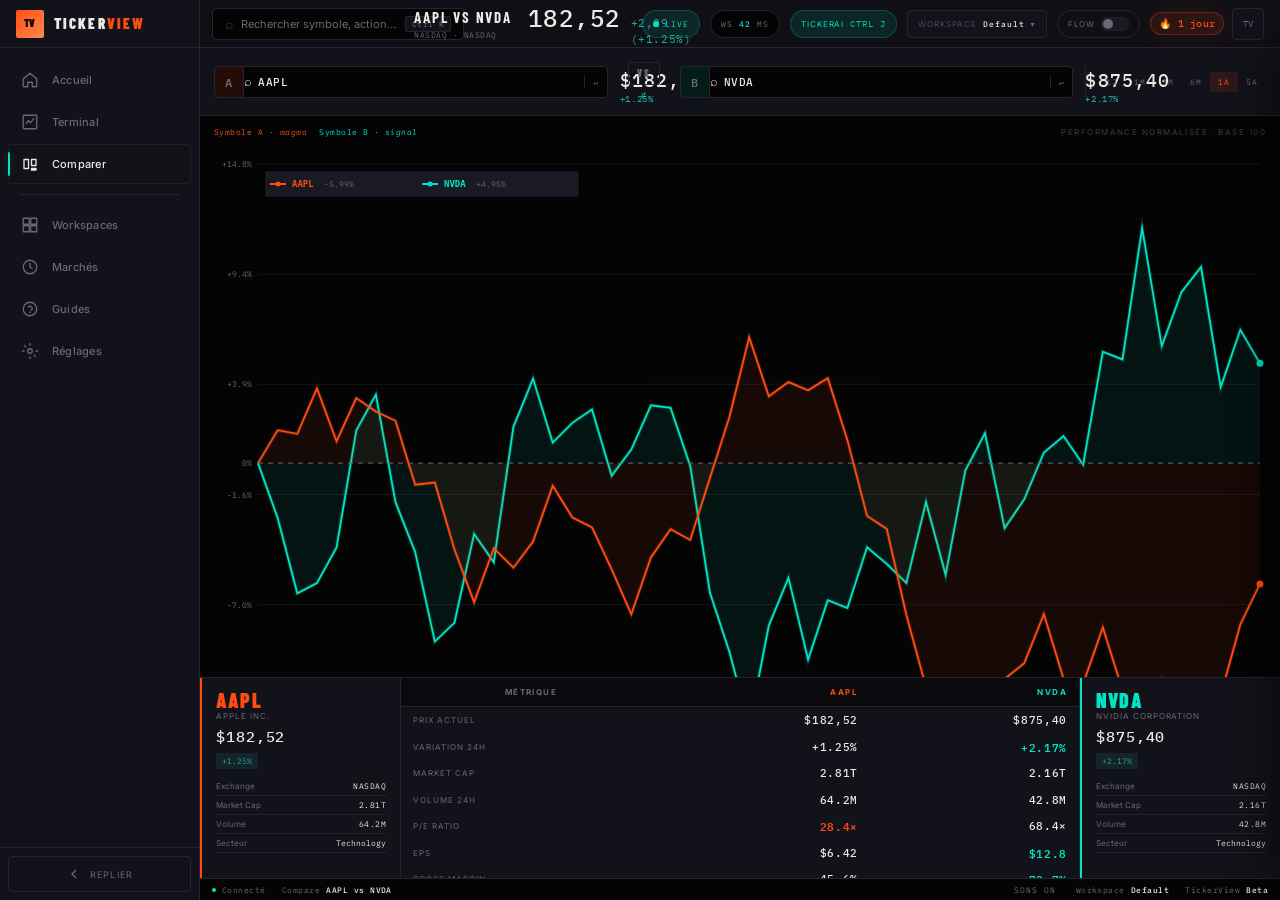
==== commit b7935ee5: "Add files via upload" ====
--- a/TickerView/compare.html
+++ b/TickerView/compare.html
@@ -2,168 +2,208 @@
 <html lang="fr" data-theme="dark">
 <head>
 <!-- ══════════════════════════════════════════════════════════
-     TICKERVIEW — Compare Page
+     TICKERVIEW — Comparer (Phase P4)
      compare.html · ?symA=AAPL&symB=NVDA&tf=1Y
 ══════════════════════════════════════════════════════════════ -->
 <meta charset="UTF-8">
 <meta name="viewport" content="width=device-width, initial-scale=1.0">
-<meta name="theme-color" content="#E8440A">
+<meta name="theme-color" content="#040405">
 <title>Comparer — TickerView</title>
-<meta name="description" content="Comparez deux instruments côte à côte : performance normalisée, métriques financières et analyse orderflow en temps réel.">
+<meta name="description" content="Comparez deux instruments : performance normalisée, métriques et orderflow.">
 <meta name="robots" content="index, follow">
 
-<meta property="og:type"   content="website">
-<meta property="og:url"    content="https://tickerview.app/compare">
-<meta property="og:title"  content="Comparer deux instruments — TickerView">
+<meta property="og:type" content="website">
+<meta property="og:url" content="https://tickerview.app/compare">
+<meta property="og:title" content="Comparer deux instruments — TickerView">
 <meta property="og:locale" content="fr_FR">
 
-<link rel="manifest"         href="manifest.json">
+<link rel="manifest" href="manifest.json">
 <link rel="apple-touch-icon" href="src/assets/icons/icon-192.png">
-<link rel="preconnect"       href="https://fonts.googleapis.com">
-<link rel="preconnect"       href="https://fonts.gstatic.com" crossorigin>
-<link href="https://fonts.googleapis.com/css2?family=Barlow+Condensed:wght@200;300;700;900&family=Cormorant+Garamond:ital,wght@0,300;0,600;1,300;1,700&family=IBM+Plex+Mono:wght@300;400;500&display=swap" rel="stylesheet">
+<link rel="preconnect" href="https://fonts.googleapis.com">
+<link rel="preconnect" href="https://fonts.gstatic.com" crossorigin>
+<link href="https://fonts.googleapis.com/css2?family=Barlow+Condensed:wght@400;700;900&family=IBM+Plex+Mono:wght@400;500&family=Inter:wght@400;500;600&display=swap" rel="stylesheet">
 
 <link rel="stylesheet" href="src/styles/variables.css">
-<link rel="stylesheet" href="src/styles/global.css">
-<!-- Reuse sym-search-dropdown styles from stock.css -->
-<link rel="stylesheet" href="src/styles/stock.css">
+<link rel="stylesheet" href="src/styles/app-shell.css">
+<link rel="stylesheet" href="src/styles/command-palette.css">
+<link rel="stylesheet" href="src/styles/terminal.css">
 <link rel="stylesheet" href="src/styles/compare.css">
-
-<style>
-  @keyframes pulse-dot {
-    0%,100%{ opacity:1; box-shadow:0 0 0 0 rgba(232,68,10,0.4); }
-    50%     { opacity:0.7; box-shadow:0 0 0 4px rgba(232,68,10,0); }
-  }
-</style>
 </head>
 <body>
 
-<!-- ── NAV ────────────────────────────────────────────────── -->
-<nav role="navigation" aria-label="Navigation principale" style="flex-shrink:0;">
-  <a class="nav-logo" href="index.html" aria-label="TickerView — Accueil">
-    TICKER<span class="logo-fire">VIEW</span>
-  </a>
-
-  <ul class="nav-links">
-    <li><a href="index.html#instruments">Marchés</a></li>
-    <li><a href="stock.html">Analyse</a></li>
-    <li><a href="compare.html" style="color:var(--accent)">Comparer</a></li>
-  </ul>
-
-  <div class="nav-actions">
-    <div class="nav-status" aria-label="Données en direct">
-      <span class="nav-dot" aria-hidden="true"></span>
-      <span>LIVE DATA</span>
+<div class="app-shell__grain" aria-hidden="true"></div>
+
+<div class="app-shell" id="app-shell" data-page="compare">
+
+  <aside class="app-sidebar" role="navigation" aria-label="Navigation principale">
+    <a class="app-sidebar__brand" href="index.html">
+      <span class="app-sidebar__brand-mark" aria-hidden="true">TV</span>
+      <span class="app-sidebar__brand-text">TICKER<em>VIEW</em></span>
+    </a>
+    <nav class="app-sidebar__nav">
+      <a class="app-sidebar__link" href="index.html" data-nav="home">
+        <span class="app-sidebar__icon" aria-hidden="true"><svg viewBox="0 0 24 24"><path d="M3 10.5 12 3l9 7.5V20a1 1 0 0 1-1 1h-5v-6H9v6H4a1 1 0 0 1-1-1v-9.5Z"/></svg></span>
+        <span class="app-sidebar__label">Accueil</span>
+      </a>
+      <a class="app-sidebar__link" href="stock.html" data-nav="terminal">
+        <span class="app-sidebar__icon" aria-hidden="true"><svg viewBox="0 0 24 24"><rect x="3" y="3" width="18" height="18" rx="1"/><path d="M7 14l3-4 3 3 4-6"/></svg></span>
+        <span class="app-sidebar__label">Terminal</span>
+      </a>
+      <a class="app-sidebar__link is-active" href="compare.html" data-nav="compare">
+        <span class="app-sidebar__icon" aria-hidden="true"><svg viewBox="0 0 24 24"><path d="M4 6h6v12H4zM14 6h6v8h-6z"/><path d="M14 18h6v2h-6z"/></svg></span>
+        <span class="app-sidebar__label">Comparer</span>
+      </a>
+      <div class="app-sidebar__sep" role="separator"></div>
+      <a class="app-sidebar__link" href="#" data-nav="workspaces" title="Phase P5"><span class="app-sidebar__icon" aria-hidden="true"><svg viewBox="0 0 24 24"><rect x="3" y="3" width="8" height="8"/><rect x="13" y="3" width="8" height="8"/><rect x="3" y="13" width="8" height="8"/><rect x="13" y="13" width="8" height="8"/></svg></span><span class="app-sidebar__label">Workspaces</span></a>
+      <a class="app-sidebar__link" href="index.html#instruments" data-nav="markets"><span class="app-sidebar__icon" aria-hidden="true"><svg viewBox="0 0 24 24"><circle cx="12" cy="12" r="9"/><path d="M12 7v5l3 2"/></svg></span><span class="app-sidebar__label">Marchés</span></a>
+      <a class="app-sidebar__link" href="index.html#home-help" data-nav="guides"><span class="app-sidebar__icon" aria-hidden="true"><svg viewBox="0 0 24 24"><circle cx="12" cy="12" r="9"/><path d="M9.5 9.5a3 3 0 1 1 4.2 4.2"/><path d="M12 16v1"/></svg></span><span class="app-sidebar__label">Guides</span></a>
+      <a class="app-sidebar__link" href="#" data-nav="settings" title="Phase P5"><span class="app-sidebar__icon" aria-hidden="true"><svg viewBox="0 0 24 24"><circle cx="12" cy="12" r="3"/><path d="M12 2v2M12 20v2M4.9 4.9l1.4 1.4M17.7 17.7l1.4 1.4M2 12h2M20 12h2"/></svg></span><span class="app-sidebar__label">Réglages</span></a>
+    </nav>
+    <div class="app-sidebar__footer">
+      <button type="button" class="app-sidebar__toggle" data-shell-toggle-sidebar aria-expanded="true">
+        <svg viewBox="0 0 24 24" aria-hidden="true"><path d="M15 6l-6 6 6 6"/></svg>
+        <span class="app-sidebar__toggle-label">Replier</span>
+      </button>
     </div>
-    <button class="theme-toggle" id="theme-toggle" aria-label="Changer le thème"></button>
-    <a href="stock.html" class="nav-cta">Terminal →</a>
+  </aside>
+
+  <div class="app-main">
+
+    <header class="app-topbar" role="banner">
+      <button type="button" class="app-topbar__search" data-shell-cmd-palette aria-label="Palette de commandes (Ctrl+K)">
+        <span class="app-topbar__search-icon" aria-hidden="true">⌕</span>
+        <span>Rechercher symbole, action…</span>
+        <kbd>Ctrl K</kbd>
+      </button>
+      <div class="app-topbar__focus" aria-live="polite">
+        <div>
+          <div class="app-topbar__symbol" data-shell-symbol>AAPL vs NVDA</div>
+          <div class="app-topbar__venue" data-shell-venue>NASDAQ</div>
+        </div>
+        <div class="app-topbar__price-block">
+          <span class="app-topbar__price data-value" data-shell-price>—</span>
+          <span class="app-topbar__change is-up data-value" data-shell-change>—</span>
+        </div>
+      </div>
+      <div class="app-topbar__actions">
+        <span class="app-topbar__pill app-topbar__pill--live"><span class="app-topbar__live-dot"></span>LIVE</span>
+        <span class="app-topbar__pill app-topbar__latency">WS <strong data-shell-latency>42</strong>ms</span>
+        <button type="button" class="app-topbar__ai" data-shell-toggle-ai aria-pressed="false">TickerAI <kbd>Ctrl J</kbd></button>
+        <button type="button" class="app-topbar__flow" data-shell-toggle-flow aria-pressed="false"><span>Flow</span><span class="app-topbar__flow-track"><span class="app-topbar__flow-thumb"></span></span></button>
+        <div class="app-topbar__user-cluster">
+          <span class="app-topbar__streak" data-shell-streak aria-label="Série d'analyse">🔥 1 jour</span>
+          <button type="button" class="app-topbar__user" aria-label="Profil"><span>TV</span></button>
+        </div>
+      </div>
+    </header>
+
+    <main id="app-content" role="main" tabindex="-1">
+
+      <div class="compare-workspace">
+
+        <header class="compare-header" role="banner" aria-label="Comparaison de symboles">
+
+          <div class="ch-block ch-block--a">
+            <div class="sym-search-wrap ch-search-a" id="sym-search-wrap-a">
+              <span class="ch-tag ch-tag--a" aria-hidden="true">A</span>
+              <span aria-hidden="true">⌕</span>
+              <input type="text" id="search-input-a" class="ch-search-input" placeholder="SYM A" aria-label="Symbole A" autocomplete="off" spellcheck="false">
+              <span>↵</span>
+              <div id="search-dropdown-a" class="sym-search-dropdown hidden" role="listbox"></div>
+            </div>
+            <div class="ch-sym-info">
+              <span class="ch-sym-fullname" id="ch-fullname-a">—</span>
+              <span class="ch-sym-price data-value" id="ch-price-a">—</span>
+              <span class="ch-sym-change data-value" id="ch-change-a">—</span>
+            </div>
+          </div>
+
+          <div class="ch-versus">
+            <div class="ch-vs-badge" aria-hidden="true">VS</div>
+            <button type="button" class="ch-swap-btn" id="btn-swap" aria-label="Échanger les symboles">⇄</button>
+          </div>
+
+          <div class="ch-block ch-block--b">
+            <div class="sym-search-wrap ch-search-b" id="sym-search-wrap-b">
+              <span class="ch-tag ch-tag--b" aria-hidden="true">B</span>
+              <span aria-hidden="true">⌕</span>
+              <input type="text" id="search-input-b" class="ch-search-input" placeholder="SYM B" aria-label="Symbole B" autocomplete="off" spellcheck="false">
+              <span>↵</span>
+              <div id="search-dropdown-b" class="sym-search-dropdown hidden" role="listbox"></div>
+            </div>
+            <div class="ch-sym-info">
+              <span class="ch-sym-fullname" id="ch-fullname-b">—</span>
+              <span class="ch-sym-price data-value" id="ch-price-b">—</span>
+              <span class="ch-sym-change data-value" id="ch-change-b">—</span>
+            </div>
+          </div>
+
+          <div class="ch-divider" aria-hidden="true"></div>
+
+          <div class="ch-tf-group" role="group" aria-label="Période">
+            <button type="button" class="ct-btn" data-tf="1D">1J</button>
+            <button type="button" class="ct-btn" data-tf="1M">1M</button>
+            <button type="button" class="ct-btn" data-tf="3M">3M</button>
+            <button type="button" class="ct-btn" data-tf="6M">6M</button>
+            <button type="button" class="ct-btn active" data-tf="1Y">1A</button>
+            <button type="button" class="ct-btn" data-tf="5Y">5A</button>
+          </div>
+
+        </header>
+
+        <div class="compare-main" role="region" aria-label="Comparaison">
+
+          <section class="compare-chart-section" aria-label="Performance normalisée">
+            <div class="compare-chart-legend" aria-hidden="true">
+              <span class="compare-legend__item compare-legend__item--a">Symbole A · <em class="legend-magma">magma</em></span>
+              <span class="compare-legend__item compare-legend__item--b">Symbole B · <em class="legend-signal">signal</em></span>
+            </div>
+            <span class="compare-chart-label">Performance normalisée · base 100</span>
+            <div class="compare-chart-wrap">
+              <canvas id="compare-canvas" aria-label="Graphique comparatif"></canvas>
+              <canvas id="compare-overlay" aria-hidden="true"></canvas>
+            </div>
+          </section>
+
+          <div class="compare-bottom" aria-label="Métriques comparatives">
+            <div class="compare-sym-card compare-sym-card--a" id="compare-card-a"></div>
+            <div class="compare-metrics-wrap">
+              <div id="compare-metrics-table" role="table"></div>
+            </div>
+            <div class="compare-sym-card compare-sym-card--b" id="compare-card-b"></div>
+          </div>
+
+        </div>
+      </div>
+    </main>
+
+    <footer class="app-statusbar" role="contentinfo">
+      <div class="app-statusbar__left">
+        <span class="app-statusbar__item"><span class="app-statusbar__dot"></span>Connecté</span>
+        <span class="app-statusbar__item">Compare <strong data-shell-status-symbol>AAPL vs NVDA</strong></span>
+      </div>
+      <div class="app-statusbar__right">
+        <span class="app-statusbar__item">Workspace <strong data-shell-workspace-name>Default</strong></span>
+        <span class="app-statusbar__item">TickerView <strong>Beta</strong></span>
+      </div>
+    </footer>
+
   </div>
-</nav>
-
-<!-- ── COMPARE HEADER ─────────────────────────────────────── -->
-<header class="compare-header" role="banner" aria-label="Comparaison de symboles">
-
-  <!-- ── Sym A ── -->
-  <div class="ch-block">
-    <!-- Search A -->
-    <div class="ch-search-wrap">
-      <span class="ch-search-icon" aria-hidden="true">⌕</span>
-      <input
-        type="text"
-        id="search-input-a"
-        class="ch-search-input"
-        placeholder="SYM A"
-        aria-label="Symbole A"
-        autocomplete="off"
-        spellcheck="false"
-      >
-      <!-- Dropdown A -->
-      <div id="search-dropdown-a" class="sym-search-dropdown hidden" role="listbox"></div>
+
+  <aside id="app-sidebar-right" class="app-drawer-ai" aria-label="TickerAI" aria-hidden="true">
+    <div class="app-drawer-ai__head">
+      <div class="app-drawer-ai__title"><span class="app-topbar__live-dot"></span>TickerAI</div>
+      <button type="button" class="app-drawer-ai__close" data-ai-drawer-close aria-label="Fermer">×</button>
     </div>
-    <!-- Live info A -->
-    <div class="ch-sym-info">
-      <span class="ch-sym-fullname" id="ch-fullname-a">—</span>
-      <span class="ch-sym-price"  id="ch-price-a">—</span>
-      <span class="ch-sym-change fire" id="ch-change-a">—</span>
+    <div id="ai-panel">
+      <div id="ai-messages" role="log"><p style="padding:14px;font-size:12px;color:var(--text-secondary)">TickerAI est disponible sur le terminal d'analyse. Ouvrez <strong>stock.html</strong> ou tapez <code>ai open</code> dans la palette.</p></div>
+      <div id="ai-suggestions" style="display:none"></div>
+      <div class="ai-input-row" style="display:none"><input id="ai-input"><button id="ai-send"></button></div>
     </div>
-  </div>
-
-  <!-- ── VS + Swap ── -->
-  <div class="ch-versus">
-    <div class="ch-vs-badge" aria-hidden="true">VS</div>
-    <button class="ch-swap-btn" id="btn-swap" title="Échanger les deux symboles" aria-label="Échanger les symboles">
-      ⇄ échanger
-    </button>
-  </div>
-
-  <!-- ── Sym B ── -->
-  <div class="ch-block">
-    <!-- Search B -->
-    <div class="ch-search-wrap">
-      <span class="ch-search-icon" aria-hidden="true">⌕</span>
-      <input
-        type="text"
-        id="search-input-b"
-        class="ch-search-input"
-        placeholder="SYM B"
-        aria-label="Symbole B"
-        autocomplete="off"
-        spellcheck="false"
-      >
-      <!-- Dropdown B -->
-      <div id="search-dropdown-b" class="sym-search-dropdown hidden" role="listbox"></div>
-    </div>
-    <!-- Live info B -->
-    <div class="ch-sym-info">
-      <span class="ch-sym-fullname" id="ch-fullname-b">—</span>
-      <span class="ch-sym-price"  id="ch-price-b">—</span>
-      <span class="ch-sym-change fire" id="ch-change-b">—</span>
-    </div>
-  </div>
-
-  <div class="ch-divider" aria-hidden="true"></div>
-
-  <!-- ── Timeframes ── -->
-  <div class="ch-tf-group" role="group" aria-label="Période de comparaison">
-    <button class="ct-btn" data-tf="1D">1J</button>
-    <button class="ct-btn" data-tf="1M">1M</button>
-    <button class="ct-btn" data-tf="3M">3M</button>
-    <button class="ct-btn" data-tf="6M">6M</button>
-    <button class="ct-btn active" data-tf="1Y">1A</button>
-    <button class="ct-btn" data-tf="5Y">5A</button>
-  </div>
-
-</header>
-
-<!-- ── MAIN ───────────────────────────────────────────────── -->
-<main class="compare-main" role="main">
-
-  <!-- Normalized performance chart -->
-  <section class="compare-chart-section" aria-label="Graphique de performance normalisée">
-    <span class="compare-chart-label">Performance normalisée · base 100</span>
-    <div class="compare-chart-wrap">
-      <canvas id="compare-canvas" aria-label="Graphique de comparaison"></canvas>
-      <canvas id="compare-overlay" aria-hidden="true"></canvas>
-    </div>
-  </section>
-
-  <!-- Bottom strip: card A | metrics | card B -->
-  <div class="compare-bottom" role="complementary" aria-label="Métriques comparatives">
-
-    <div class="compare-sym-card" id="compare-card-a" aria-label="Informations symbole A"></div>
-
-    <div class="compare-metrics-wrap">
-      <div id="compare-metrics-table" role="table" aria-label="Tableau de métriques"></div>
-    </div>
-
-    <div class="compare-sym-card" id="compare-card-b" aria-label="Informations symbole B"></div>
-
-  </div>
-
-</main>
-
-<!-- ── JS ─────────────────────────────────────────────────── -->
+  </aside>
+
+</div>
+
 <script type="module" src="src/pages/Compare/compare.js"></script>
-
 </body>
-</html>+</html>
--- a/TickerView/src/styles/variables.css
+++ b/TickerView/src/styles/variables.css
@@ -1,86 +1,10 @@
 /* ══════════════════════════════════════════════════════════════
-   TICKERVIEW — Design Tokens
+   TICKERVIEW — Design Tokens (point d'entrée)
    src/styles/variables.css
+
+   Délègue à tokens-cinematic.css (Phase P1).
+   Les pages index / stock / compare importent ce fichier ;
+   app-shell.html importe directement tokens-cinematic.css.
 ══════════════════════════════════════════════════════════════ */
 
-:root,
-[data-theme="dark"] {
-  --bg-base:        #060608;
-  --bg-raised:      #0C0C10;
-  --bg-card:        #131318;
-  --bg-card-hover:  #17171E;
-  --bg-overlay:     rgba(6,6,8,0.88);
-
-  --text-primary:   #E8E6E0;
-  --text-secondary: #5A5750;
-  --text-dim:       rgba(232,230,224,0.42);
-  --text-ghost:     rgba(232,230,224,0.18);
-
-  --accent:         #E8440A;
-  --accent-dim:     rgba(232,68,10,0.10);
-  --accent-glow:    rgba(232,68,10,0.04);
-  --accent-border:  rgba(232,68,10,0.22);
-
-  --blue:           #5E7EFF;
-  --blue-dim:       rgba(94,126,255,0.10);
-
-  --border:         #1E1E24;
-  --border-accent:  rgba(232,68,10,0.18);
-
-  --shadow-card:    none;
-
-  --particle-alpha: 0.65;
-  --canvas-clear:   rgba(6,6,8,0.06);
-}
-
-[data-theme="light"] {
-  --bg-base:        #F2EFE8;
-  --bg-raised:      #FAF8F3;
-  --bg-card:        #FFFFFF;
-  --bg-card-hover:  #F7F4EF;
-  --bg-overlay:     rgba(242,239,232,0.92);
-
-  --text-primary:   #1A1A1E;
-  --text-secondary: #7A756C;
-  --text-dim:       rgba(26,26,30,0.45);
-  --text-ghost:     rgba(26,26,30,0.14);
-
-  --accent:         #D63B06;
-  --accent-dim:     rgba(214,59,6,0.08);
-  --accent-glow:    rgba(214,59,6,0.03);
-  --accent-border:  rgba(214,59,6,0.20);
-
-  --blue:           #3D5CE8;
-  --blue-dim:       rgba(61,92,232,0.10);
-
-  --border:         #E4E0D8;
-  --border-accent:  rgba(214,59,6,0.16);
-
-  --shadow-card:    0 1px 3px rgba(0,0,0,0.06), 0 4px 16px rgba(0,0,0,0.04);
-
-  --particle-alpha: 0.25;
-  --canvas-clear:   rgba(242,239,232,0.08);
-}
-
-:root {
-  --font-display:  'Barlow Condensed', sans-serif;
-  --font-serif:    'Cormorant Garamond', serif;
-  --font-mono:     'IBM Plex Mono', monospace;
-
-  --size-xs:   9px;
-  --size-sm:   11px;
-  --size-base: 13px;
-  --size-md:   16px;
-
-  --tracking-tight:  -0.02em;
-  --tracking-normal:  0.04em;
-  --tracking-wide:    0.14em;
-  --tracking-xwide:   0.22em;
-
-  --radius-sm:  2px;
-  --radius-md:  4px;
-
-  --transition-fast:   0.12s ease;
-  --transition-normal: 0.22s ease;
-  --transition-slow:   0.6s cubic-bezier(0.16, 1, 0.3, 1);
-}
+@import url('tokens-cinematic.css');
--- a/TickerView/src/styles/app-shell.css
+++ b/TickerView/src/styles/app-shell.css
@@ -0,0 +1,983 @@
+/* ══════════════════════════════════════════════════════════════
+   TICKERVIEW — App Shell (Phase P0)
+   src/styles/app-shell.css
+
+   Coque applicative : sidebar gauche + top bar + zone contenu +
+   status bar. Dépend de tokens-cinematic.css.
+
+   États sidebar :
+   - Défaut : expanded (200px)
+   - .app-shell.is-sidebar-collapsed : mini (64px, labels masqués)
+══════════════════════════════════════════════════════════════ */
+
+/* ── Reset shell (isolé de global.css landing) ─────────────── */
+
+.app-shell,
+.app-shell *,
+.app-shell *::before,
+.app-shell *::after {
+  box-sizing: border-box;
+}
+
+html:has(.app-shell) {
+  height: 100%;
+}
+
+body:has(.app-shell) {
+  margin: 0;
+  height: 100%;
+  overflow: hidden;
+  background: var(--void);
+  color: var(--text-primary);
+  font-family: var(--font-ui);
+  font-size: var(--size-base);
+  line-height: var(--leading-normal);
+  -webkit-font-smoothing: antialiased;
+}
+
+/* Grain cinématique (overlay décoratif) */
+.app-shell__grain {
+  position: fixed;
+  inset: 0;
+  z-index: var(--shell-z-grain);
+  pointer-events: none;
+  opacity: var(--grain-opacity);
+  background-image: url("data:image/svg+xml,%3Csvg viewBox='0 0 256 256' xmlns='http://www.w3.org/2000/svg'%3E%3Cfilter id='n'%3E%3CfeTurbulence type='fractalNoise' baseFrequency='0.85' numOctaves='4' stitchTiles='stitch'/%3E%3C/filter%3E%3Crect width='100%25' height='100%25' filter='url(%23n)'/%3E%3C/svg%3E");
+  background-repeat: repeat;
+  background-size: 180px 180px;
+}
+
+/* ── Grille principale ─────────────────────────────────────── */
+
+.app-shell {
+  --sidebar-current-w: var(--shell-sidebar-w);
+
+  display: grid;
+  grid-template-columns: var(--sidebar-current-w) 1fr;
+  grid-template-rows: 1fr;
+  width: 100%;
+  height: 100vh;
+  height: 100dvh;
+  position: relative;
+  z-index: 2;
+  transition: grid-template-columns var(--transition-spring);
+}
+
+.app-shell.is-sidebar-collapsed {
+  --sidebar-current-w: var(--shell-sidebar-w-mini);
+}
+
+/* ── SIDEBAR ───────────────────────────────────────────────── */
+
+.app-sidebar {
+  display: flex;
+  flex-direction: column;
+  height: 100%;
+  background: var(--slate);
+  border-right: 1px solid var(--border-subtle);
+  z-index: var(--shell-z-sidebar);
+  overflow: hidden;
+}
+
+/* Logo — position fixe en hauteur (ne bouge pas au collapse) */
+.app-sidebar__brand {
+  flex-shrink: 0;
+  height: var(--shell-topbar-h);
+  display: flex;
+  align-items: center;
+  gap: 10px;
+  padding: 0 16px;
+  border-bottom: 1px solid var(--border-subtle);
+  text-decoration: none;
+  color: var(--text-primary);
+  overflow: hidden;
+}
+
+.app-sidebar__brand-mark {
+  flex-shrink: 0;
+  width: 28px;
+  height: 28px;
+  display: flex;
+  align-items: center;
+  justify-content: center;
+  font-family: var(--font-display);
+  font-weight: 900;
+  font-size: 11px;
+  letter-spacing: 0.06em;
+  color: var(--void);
+  background: linear-gradient(135deg, var(--magma), #ff8a50);
+  border-radius: var(--radius-sm);
+}
+
+.app-sidebar__brand-text {
+  font-family: var(--font-display);
+  font-weight: 900;
+  font-size: 15px;
+  letter-spacing: 0.14em;
+  white-space: nowrap;
+  transition: opacity var(--transition-fast), transform var(--transition-fast);
+}
+
+.app-sidebar__brand-text em {
+  font-style: normal;
+  color: var(--magma);
+}
+
+.app-shell.is-sidebar-collapsed .app-sidebar__brand-text {
+  opacity: 0;
+  transform: translateX(-8px);
+  width: 0;
+  overflow: hidden;
+}
+
+/* Navigation */
+.app-sidebar__nav {
+  flex: 1;
+  display: flex;
+  flex-direction: column;
+  gap: 2px;
+  padding: 12px 8px;
+  overflow-y: auto;
+  overflow-x: hidden;
+}
+
+.app-sidebar__link {
+  position: relative;
+  display: flex;
+  align-items: center;
+  gap: 12px;
+  height: 40px;
+  padding: 0 12px;
+  border-radius: var(--radius-md);
+  text-decoration: none;
+  color: var(--text-secondary);
+  font-size: var(--size-sm);
+  font-weight: 500;
+  letter-spacing: 0.02em;
+  transition:
+    color var(--transition-fast),
+    background var(--transition-fast);
+}
+
+.app-sidebar__link:hover {
+  color: var(--text-primary);
+  background: var(--magma-dim);
+}
+
+.app-sidebar__link.is-active {
+  color: var(--text-primary);
+  background: var(--glass);
+  box-shadow: inset 0 0 0 1px var(--glass-border);
+}
+
+/* Indicateur néon actif — 2px à gauche, position absolue fixe */
+.app-sidebar__link.is-active::before {
+  content: '';
+  position: absolute;
+  left: 0;
+  top: 8px;
+  bottom: 8px;
+  width: 2px;
+  background: var(--signal);
+  border-radius: 0 2px 2px 0;
+  box-shadow: 0 0 8px var(--signal-glow);
+}
+
+.app-sidebar__icon {
+  flex-shrink: 0;
+  width: 20px;
+  height: 20px;
+  display: flex;
+  align-items: center;
+  justify-content: center;
+}
+
+.app-sidebar__icon svg {
+  width: 18px;
+  height: 18px;
+  stroke: currentColor;
+  fill: none;
+  stroke-width: 1.75;
+  stroke-linecap: round;
+  stroke-linejoin: round;
+}
+
+.app-sidebar__label {
+  white-space: nowrap;
+  overflow: hidden;
+  transition: opacity var(--transition-fast);
+}
+
+.app-shell.is-sidebar-collapsed .app-sidebar__label {
+  opacity: 0;
+  width: 0;
+}
+
+.app-shell.is-sidebar-collapsed .app-sidebar__link {
+  justify-content: center;
+  padding: 0;
+}
+
+.app-sidebar__sep {
+  height: 1px;
+  margin: 8px 12px;
+  background: var(--border-subtle);
+}
+
+/* Toggle replier */
+.app-sidebar__footer {
+  flex-shrink: 0;
+  padding: 8px;
+  border-top: 1px solid var(--border-subtle);
+}
+
+.app-sidebar__toggle {
+  width: 100%;
+  height: 36px;
+  display: flex;
+  align-items: center;
+  justify-content: center;
+  gap: 8px;
+  border: 1px solid var(--border-subtle);
+  border-radius: var(--radius-md);
+  background: transparent;
+  color: var(--text-secondary);
+  font-family: var(--font-ui);
+  font-size: var(--size-xs);
+  letter-spacing: var(--tracking-wide);
+  text-transform: uppercase;
+  cursor: pointer;
+  transition:
+    border-color var(--transition-fast),
+    color var(--transition-fast),
+    background var(--transition-fast);
+}
+
+.app-sidebar__toggle:hover {
+  border-color: var(--signal-border);
+  color: var(--signal);
+  background: var(--signal-dim);
+}
+
+.app-sidebar__toggle svg {
+  width: 16px;
+  height: 16px;
+  stroke: currentColor;
+  fill: none;
+  stroke-width: 2;
+  transition: transform var(--transition-spring);
+}
+
+.app-shell.is-sidebar-collapsed .app-sidebar__toggle svg {
+  transform: rotate(180deg);
+}
+
+.app-shell.is-sidebar-collapsed .app-sidebar__toggle-label {
+  display: none;
+}
+
+/* ── Colonne principale (top + content + status) ───────────── */
+
+.app-main {
+  display: flex;
+  flex-direction: column;
+  min-width: 0;
+  min-height: 0;
+  background: var(--carbon);
+}
+
+/* ── TOP BAR ───────────────────────────────────────────────── */
+
+.app-topbar {
+  flex-shrink: 0;
+  height: var(--shell-topbar-h);
+  display: flex;
+  align-items: center;
+  gap: 16px;
+  padding: 0 16px 0 12px;
+  background: var(--glass);
+  backdrop-filter: blur(12px);
+  -webkit-backdrop-filter: blur(12px);
+  border-bottom: 1px solid var(--border-subtle);
+  z-index: var(--shell-z-topbar);
+}
+
+/* Zone recherche / Command Palette (placeholder P4) */
+.app-topbar__search {
+  flex-shrink: 0;
+  display: flex;
+  align-items: center;
+  gap: 8px;
+  min-width: 200px;
+  max-width: 280px;
+  height: 32px;
+  padding: 0 12px;
+  border: 1px solid var(--border-subtle);
+  border-radius: var(--radius-md);
+  background: var(--void);
+  color: var(--text-secondary);
+  font-family: var(--font-ui);
+  font-size: var(--size-sm);
+  cursor: pointer;
+  transition:
+    border-color var(--transition-fast),
+    box-shadow var(--transition-fast);
+}
+
+.app-topbar__search:hover,
+.app-topbar__search:focus-visible {
+  outline: none;
+  border-color: var(--border-glow);
+  box-shadow: 0 0 0 1px var(--signal-dim);
+}
+
+.app-topbar__search kbd {
+  margin-left: auto;
+  padding: 2px 6px;
+  font-family: var(--font-mono);
+  font-size: var(--size-2xs);
+  letter-spacing: 0.04em;
+  color: var(--text-dim);
+  background: var(--slate);
+  border: 1px solid var(--border-subtle);
+  border-radius: var(--radius-sm);
+}
+
+.app-topbar__search-icon {
+  flex-shrink: 0;
+  opacity: 0.6;
+  font-size: 14px;
+}
+
+/* Prix focus — centre */
+.app-topbar__focus {
+  flex: 1;
+  display: flex;
+  align-items: center;
+  justify-content: center;
+  gap: 16px;
+  min-width: 0;
+}
+
+.app-topbar__symbol {
+  font-family: var(--font-display);
+  font-weight: 700;
+  font-size: var(--size-md);
+  letter-spacing: var(--tracking-wide);
+  text-transform: uppercase;
+  color: var(--text-primary);
+  white-space: nowrap;
+}
+
+.app-topbar__venue {
+  font-family: var(--font-mono);
+  font-size: var(--size-2xs);
+  letter-spacing: var(--tracking-mono);
+  color: var(--text-secondary);
+  text-transform: uppercase;
+}
+
+.app-topbar__price-block {
+  display: flex;
+  align-items: baseline;
+  gap: 10px;
+}
+
+.app-topbar__price {
+  font-family: var(--font-mono);
+  font-size: var(--size-xl);
+  font-weight: 500;
+  font-variant-numeric: tabular-nums;
+  letter-spacing: var(--tracking-mono);
+  color: var(--text-primary);
+  transition: color 0.08s ease, text-shadow 0.08s ease;
+}
+
+.app-topbar__price.is-flash-up {
+  color: var(--bid);
+  text-shadow: 0 0 12px var(--bid-dim);
+}
+
+.app-topbar__price.is-flash-down {
+  color: var(--ask);
+  text-shadow: 0 0 12px var(--ask-dim);
+}
+
+.app-topbar__change {
+  font-family: var(--font-mono);
+  font-size: var(--size-sm);
+  font-variant-numeric: tabular-nums;
+}
+
+.app-topbar__change.is-up   { color: var(--bid); }
+.app-topbar__change.is-down { color: var(--ask); }
+
+/* Actions droite */
+.app-topbar__actions {
+  flex-shrink: 0;
+  display: flex;
+  align-items: center;
+  gap: 10px;
+}
+
+.app-topbar__pill {
+  display: inline-flex;
+  align-items: center;
+  gap: 6px;
+  height: 28px;
+  padding: 0 10px;
+  font-family: var(--font-mono);
+  font-size: var(--size-2xs);
+  letter-spacing: var(--tracking-wide);
+  text-transform: uppercase;
+  color: var(--text-secondary);
+  border: 1px solid var(--border-subtle);
+  border-radius: var(--radius-pill);
+  background: var(--void);
+}
+
+.app-topbar__pill--live {
+  color: var(--signal);
+  border-color: var(--signal-border);
+  background: var(--signal-dim);
+}
+
+.app-topbar__live-dot {
+  width: 6px;
+  height: 6px;
+  border-radius: 50%;
+  background: var(--signal);
+  animation: shell-pulse-live 2s ease-in-out infinite;
+}
+
+@keyframes shell-pulse-live {
+  0%, 100% {
+    opacity: 1;
+    box-shadow: 0 0 0 0 var(--signal-glow);
+  }
+  50% {
+    opacity: 0.75;
+    box-shadow: 0 0 0 4px transparent;
+  }
+}
+
+.app-topbar__latency {
+  font-variant-numeric: tabular-nums;
+  color: var(--text-dim);
+}
+
+.app-topbar__latency strong {
+  color: var(--signal);
+  font-weight: 500;
+}
+
+/* Flow mode toggle */
+.app-topbar__flow {
+  display: inline-flex;
+  align-items: center;
+  gap: 6px;
+  height: 28px;
+  padding: 0 10px;
+  border: 1px solid var(--border-subtle);
+  border-radius: var(--radius-pill);
+  background: transparent;
+  color: var(--text-secondary);
+  font-family: var(--font-ui);
+  font-size: var(--size-2xs);
+  letter-spacing: var(--tracking-wide);
+  text-transform: uppercase;
+  cursor: pointer;
+  transition: all var(--transition-fast);
+}
+
+.app-topbar__flow:hover {
+  border-color: var(--magma-border);
+  color: var(--magma);
+}
+
+.app-shell.is-flow-mode .app-topbar__flow {
+  border-color: var(--magma-border);
+  background: var(--magma-dim);
+  color: var(--magma);
+  box-shadow: var(--shadow-neon-magma);
+}
+
+.app-topbar__flow-track {
+  width: 28px;
+  height: 14px;
+  border-radius: var(--radius-pill);
+  background: var(--slate-elevated);
+  border: 1px solid var(--border-subtle);
+  position: relative;
+  transition: background var(--transition-fast);
+}
+
+.app-topbar__flow-thumb {
+  position: absolute;
+  top: 1px;
+  left: 1px;
+  width: 10px;
+  height: 10px;
+  border-radius: 50%;
+  background: var(--text-secondary);
+  transition: transform var(--transition-spring), background var(--transition-fast);
+}
+
+.app-shell.is-flow-mode .app-topbar__flow-thumb {
+  transform: translateX(14px);
+  background: var(--magma);
+}
+
+/* Avatar + badge streak Magma */
+.app-topbar__user-cluster {
+  display: inline-flex;
+  align-items: center;
+  gap: 8px;
+}
+
+.app-topbar__user {
+  width: 32px;
+  height: 32px;
+  display: flex;
+  align-items: center;
+  justify-content: center;
+  border: 1px solid var(--border-subtle);
+  border-radius: var(--radius-md);
+  background: var(--slate);
+  color: var(--text-secondary);
+  font-family: var(--font-mono);
+  font-size: var(--size-xs);
+  cursor: pointer;
+  flex-shrink: 0;
+  transition: border-color var(--transition-fast), box-shadow var(--transition-fast);
+}
+
+.app-topbar__user:hover {
+  border-color: var(--magma-border);
+}
+
+.app-topbar__streak {
+  font-family: var(--font-mono);
+  font-size: 10px;
+  font-weight: 500;
+  letter-spacing: 0.02em;
+  white-space: nowrap;
+  padding: 3px 8px;
+  color: var(--magma);
+  background: var(--magma-dim);
+  border: 1px solid var(--magma-border);
+  border-radius: var(--radius-pill);
+  box-shadow: var(--shadow-neon-magma);
+  transition: box-shadow var(--transition-fast), transform var(--transition-fast);
+}
+
+.app-topbar__streak:hover {
+  transform: translateY(-1px);
+}
+
+/* ── Zone contenu (injection pages) ─────────────────────────── */
+
+#app-content {
+  flex: 1;
+  min-height: 0;
+  overflow: auto;
+  position: relative;
+  background: var(--carbon);
+}
+
+/* Placeholder visuel (retiré quand pages branchées) */
+.app-content__placeholder {
+  display: flex;
+  flex-direction: column;
+  align-items: center;
+  justify-content: center;
+  gap: 12px;
+  height: 100%;
+  min-height: 320px;
+  padding: 48px 24px;
+  text-align: center;
+}
+
+.app-content__placeholder-title {
+  font-family: var(--font-display);
+  font-weight: 700;
+  font-size: var(--size-lg);
+  letter-spacing: var(--tracking-xwide);
+  text-transform: uppercase;
+  color: var(--text-dim);
+}
+
+.app-content__placeholder-desc {
+  max-width: 420px;
+  font-size: var(--size-sm);
+  color: var(--text-secondary);
+  line-height: var(--leading-loose);
+}
+
+.app-content__placeholder-code {
+  margin-top: 8px;
+  padding: 8px 14px;
+  font-family: var(--font-mono);
+  font-size: var(--size-xs);
+  color: var(--signal);
+  background: var(--signal-dim);
+  border: 1px solid var(--signal-border);
+  border-radius: var(--radius-md);
+}
+
+/* ── STATUS BAR ────────────────────────────────────────────── */
+
+.app-statusbar {
+  flex-shrink: 0;
+  height: var(--shell-statusbar-h);
+  display: flex;
+  align-items: center;
+  justify-content: space-between;
+  gap: 16px;
+  padding: 0 12px;
+  font-family: var(--font-mono);
+  font-size: var(--size-2xs);
+  letter-spacing: var(--tracking-mono);
+  color: var(--text-secondary);
+  background: var(--void);
+  border-top: 1px solid var(--border-subtle);
+  z-index: var(--shell-z-status);
+}
+
+.app-statusbar__left,
+.app-statusbar__right {
+  display: flex;
+  align-items: center;
+  gap: 16px;
+  min-width: 0;
+}
+
+.app-statusbar__item {
+  display: inline-flex;
+  align-items: center;
+  gap: 6px;
+  white-space: nowrap;
+}
+
+.app-statusbar__item strong {
+  color: var(--text-primary);
+  font-weight: 500;
+}
+
+.app-statusbar__dot {
+  width: 4px;
+  height: 4px;
+  border-radius: 50%;
+  background: var(--signal);
+}
+
+/* ── Bouton TickerAI (Topbar) ──────────────────────────────── */
+
+.app-topbar__ai {
+  display: inline-flex;
+  align-items: center;
+  gap: 6px;
+  height: 28px;
+  padding: 0 10px;
+  border: 1px solid var(--signal-border);
+  border-radius: var(--radius-pill);
+  background: var(--signal-dim);
+  color: var(--signal);
+  font-family: var(--font-ui);
+  font-size: var(--size-2xs);
+  letter-spacing: var(--tracking-wide);
+  text-transform: uppercase;
+  cursor: pointer;
+  transition: all var(--transition-fast);
+}
+
+.app-topbar__ai:hover {
+  box-shadow: var(--shadow-neon-signal);
+}
+
+.app-shell.is-ai-open .app-topbar__ai {
+  background: var(--signal);
+  color: var(--void);
+}
+
+.app-topbar__ai kbd {
+  font-family: var(--font-mono);
+  font-size: 9px;
+  opacity: 0.85;
+}
+
+/* ── TickerAI — panneau coulissant droit ─────────────────── */
+
+.app-drawer-ai {
+  position: fixed;
+  top: var(--shell-topbar-h);
+  right: 0;
+  bottom: var(--shell-statusbar-h);
+  width: 360px;
+  max-width: 100vw;
+  z-index: 120;
+  display: flex;
+  flex-direction: column;
+  background: var(--glass);
+  backdrop-filter: blur(12px);
+  -webkit-backdrop-filter: blur(12px);
+  border-left: 1px solid var(--glass-border);
+  box-shadow: -12px 0 40px rgba(0, 0, 0, 0.45);
+  transform: translateX(100%);
+  opacity: 0.92;
+  transition:
+    transform var(--transition-spring),
+    opacity var(--transition-normal),
+    box-shadow var(--transition-normal);
+  pointer-events: none;
+}
+
+.app-shell.is-ai-open .app-drawer-ai {
+  transform: translateX(0);
+  opacity: 1;
+  box-shadow: -16px 0 48px rgba(0, 0, 0, 0.55);
+  pointer-events: auto;
+}
+
+.app-drawer-ai__head {
+  flex-shrink: 0;
+  display: flex;
+  align-items: center;
+  justify-content: space-between;
+  gap: 8px;
+  padding: 10px 14px;
+  border-bottom: 1px solid var(--border-subtle);
+}
+
+.app-drawer-ai__title {
+  display: flex;
+  align-items: center;
+  gap: 8px;
+  font-size: var(--size-xs);
+  letter-spacing: var(--tracking-xwide);
+  text-transform: uppercase;
+  color: var(--signal);
+}
+
+.app-drawer-ai__close {
+  width: 28px;
+  height: 28px;
+  border: 1px solid var(--border-subtle);
+  border-radius: var(--radius-md);
+  background: transparent;
+  color: var(--text-secondary);
+  font-size: 18px;
+  line-height: 1;
+  cursor: pointer;
+}
+
+.app-drawer-ai__close:hover {
+  color: var(--text-primary);
+  border-color: var(--signal-border);
+}
+
+.app-drawer-ai #ai-panel {
+  flex: 1;
+  min-height: 0;
+  display: flex;
+  flex-direction: column;
+}
+
+/* Flow mode — réduit distractions (grain off) */
+.app-shell.is-flow-mode .app-shell__grain {
+  opacity: 0;
+}
+
+.app-shell.is-flow-mode .app-content__placeholder-desc {
+  opacity: 0.5;
+}
+
+/* ── Responsive ────────────────────────────────────────────── */
+
+@media (max-width: 900px) {
+  .app-shell {
+    --sidebar-current-w: var(--shell-sidebar-w-mini);
+  }
+
+  .app-sidebar__brand-text,
+  .app-sidebar__label,
+  .app-sidebar__toggle-label {
+    display: none;
+  }
+
+  .app-sidebar__link {
+    justify-content: center;
+    padding: 0;
+  }
+
+  .app-topbar__venue {
+    display: none;
+  }
+
+  .app-topbar__search {
+    min-width: 44px;
+    max-width: 44px;
+    padding: 0;
+    justify-content: center;
+  }
+
+  .app-topbar__search span,
+  .app-topbar__search kbd {
+    display: none;
+  }
+}
+
+@media (max-width: 640px) {
+  .app-topbar__focus {
+    display: none;
+  }
+
+  .app-topbar__pill:not(.app-topbar__pill--live) {
+    display: none;
+  }
+
+  .app-topbar__streak {
+    display: none;
+  }
+}
+
+/* ── Workspace selector (P5) ───────────────────────────────── */
+
+.app-topbar__workspace {
+  position: relative;
+}
+
+.app-topbar__workspace-btn {
+  display: inline-flex;
+  align-items: center;
+  gap: 6px;
+  height: 28px;
+  padding: 0 10px;
+  border: 1px solid var(--border-subtle);
+  border-radius: var(--radius-md);
+  background: var(--slate);
+  color: var(--text-secondary);
+  font-family: var(--font-ui);
+  font-size: var(--size-2xs);
+  letter-spacing: var(--tracking-wide);
+  cursor: pointer;
+  transition: border-color var(--transition-fast), color var(--transition-fast), background var(--transition-fast);
+}
+
+.app-topbar__workspace-btn:hover {
+  border-color: var(--border-default);
+  color: var(--text-primary);
+}
+
+.app-topbar__workspace-prefix {
+  text-transform: uppercase;
+  opacity: 0.65;
+}
+
+.app-topbar__workspace-name {
+  font-family: var(--font-mono);
+  font-weight: 500;
+  color: var(--text-primary);
+}
+
+.app-topbar__workspace-menu {
+  position: absolute;
+  top: calc(100% + 6px);
+  right: 0;
+  min-width: 200px;
+  padding: 6px;
+  background: var(--glass);
+  backdrop-filter: blur(14px);
+  -webkit-backdrop-filter: blur(14px);
+  border: 1px solid var(--glass-border);
+  border-radius: var(--radius-lg);
+  box-shadow: 0 12px 40px rgba(0, 0, 0, 0.45);
+  z-index: 200;
+  opacity: 1;
+  transform: translateY(0);
+  transition: opacity var(--transition-fast), transform var(--transition-fast), visibility var(--transition-fast);
+}
+
+.app-topbar__workspace-menu.hidden {
+  opacity: 0;
+  transform: translateY(-4px);
+  visibility: hidden;
+  pointer-events: none;
+}
+
+.app-workspace__item {
+  display: flex;
+  align-items: center;
+  justify-content: space-between;
+  width: 100%;
+  gap: 8px;
+  padding: 8px 10px;
+  border: none;
+  border-radius: var(--radius-md);
+  background: transparent;
+  color: var(--text-secondary);
+  font-family: var(--font-ui);
+  font-size: var(--size-xs);
+  text-align: left;
+  cursor: pointer;
+  transition: background var(--transition-fast), color var(--transition-fast);
+}
+
+.app-workspace__item:hover {
+  background: var(--slate);
+  color: var(--text-primary);
+}
+
+.app-workspace__item.is-active {
+  color: var(--magma);
+  background: var(--magma-dim);
+}
+
+.app-workspace__item-tag {
+  font-size: 9px;
+  text-transform: uppercase;
+  letter-spacing: var(--tracking-wide);
+  color: var(--magma);
+}
+
+.app-workspace__sep {
+  height: 1px;
+  margin: 4px 6px;
+  background: var(--border-subtle);
+}
+
+.app-workspace__item--action {
+  font-size: var(--size-2xs);
+  letter-spacing: var(--tracking-wide);
+  text-transform: uppercase;
+  color: var(--signal);
+}
+
+/* ── Toggle sons (P6) ────────────────────────────────────── */
+
+.app-statusbar__sound {
+  border: none;
+  background: transparent;
+  color: var(--text-dim);
+  font-family: var(--font-mono);
+  font-size: var(--size-2xs);
+  letter-spacing: var(--tracking-wide);
+  text-transform: uppercase;
+  cursor: pointer;
+  padding: 0 4px;
+  transition: color var(--transition-fast);
+}
+
+.app-statusbar__sound:hover {
+  color: var(--text-secondary);
+}
+
+.app-statusbar__sound.is-muted {
+  color: var(--text-dim);
+  opacity: 0.55;
+}
+
+.app-shell.is-flow-mode .app-statusbar__sound {
+  opacity: 0.4;
+  pointer-events: none;
+}
--- a/TickerView/src/styles/command-palette.css
+++ b/TickerView/src/styles/command-palette.css
@@ -0,0 +1,200 @@
+/* ══════════════════════════════════════════════════════════════
+   TICKERVIEW — Command Palette (Phase P4)
+   src/styles/command-palette.css
+══════════════════════════════════════════════════════════════ */
+
+.cmd-palette {
+  position: fixed;
+  inset: 0;
+  z-index: 500;
+  display: flex;
+  align-items: flex-start;
+  justify-content: center;
+  padding: 12vh 16px 16px;
+  pointer-events: none;
+  opacity: 0;
+  visibility: hidden;
+  transition: opacity var(--transition-fast), visibility var(--transition-fast);
+}
+
+.cmd-palette.is-open {
+  pointer-events: auto;
+  opacity: 1;
+  visibility: visible;
+}
+
+.cmd-palette.is-open .cmd-palette__dialog {
+  transform: translateY(0) scale(1);
+  opacity: 1;
+}
+
+.cmd-palette__backdrop {
+  position: absolute;
+  inset: 0;
+  background: rgba(4, 4, 5, 0.55);
+  backdrop-filter: blur(4px);
+  -webkit-backdrop-filter: blur(4px);
+}
+
+.cmd-palette__dialog {
+  position: relative;
+  width: 100%;
+  max-width: 560px;
+  transform: translateY(-8px) scale(0.98);
+  opacity: 0;
+  transition:
+    transform var(--transition-spring),
+    opacity var(--transition-fast);
+  background: var(--glass);
+  backdrop-filter: blur(16px);
+  -webkit-backdrop-filter: blur(16px);
+  border: 1px solid var(--glass-border);
+  border-radius: var(--radius-lg);
+  box-shadow:
+    0 24px 80px rgba(0, 0, 0, 0.55),
+    0 0 0 1px rgba(0, 229, 196, 0.08);
+  overflow: hidden;
+  transform: translateY(-8px) scale(0.98);
+  transition: transform var(--transition-spring);
+}
+
+.cmd-palette.is-open .cmd-palette__dialog {
+  transform: translateY(0) scale(1);
+}
+
+.cmd-palette__input-wrap {
+  display: flex;
+  align-items: center;
+  gap: 10px;
+  padding: 14px 16px;
+  border-bottom: 1px solid var(--border-subtle);
+  background: rgba(4, 4, 5, 0.35);
+}
+
+.cmd-palette__icon {
+  font-size: 16px;
+  color: var(--signal);
+  opacity: 0.85;
+}
+
+.cmd-palette__input {
+  flex: 1;
+  background: none;
+  border: none;
+  outline: none;
+  font-family: var(--font-mono);
+  font-size: var(--size-md);
+  letter-spacing: var(--tracking-mono);
+  color: var(--text-primary);
+}
+
+.cmd-palette__input::placeholder {
+  color: var(--text-secondary);
+}
+
+.cmd-palette__kbd {
+  font-family: var(--font-mono);
+  font-size: var(--size-2xs);
+  padding: 3px 6px;
+  color: var(--text-dim);
+  border: 1px solid var(--border-subtle);
+  border-radius: var(--radius-sm);
+  background: var(--slate);
+}
+
+.cmd-palette__list {
+  max-height: 320px;
+  overflow-y: auto;
+  padding: 6px;
+}
+
+.cmd-palette__item {
+  width: 100%;
+  display: flex;
+  align-items: center;
+  gap: 10px;
+  padding: 10px 12px;
+  border: 1px solid transparent;
+  border-radius: var(--radius-md);
+  background: transparent;
+  color: var(--text-primary);
+  text-align: left;
+  cursor: pointer;
+  font: inherit;
+  transition: background var(--transition-fast), border-color var(--transition-fast);
+}
+
+.cmd-palette__item:hover,
+.cmd-palette__item.is-active {
+  background: var(--signal-dim);
+  border-color: var(--signal-border);
+}
+
+.cmd-palette__tag {
+  flex-shrink: 0;
+  width: 32px;
+  font-family: var(--font-mono);
+  font-size: 9px;
+  letter-spacing: 0.08em;
+  text-align: center;
+  padding: 3px 0;
+  border-radius: var(--radius-sm);
+  color: var(--text-secondary);
+  background: var(--void);
+  border: 1px solid var(--border-subtle);
+}
+
+.cmd-palette__tag--symbol { color: var(--magma); border-color: var(--magma-border); }
+.cmd-palette__tag--compare { color: var(--signal); border-color: var(--signal-border); }
+.cmd-palette__tag--action  { color: var(--text-primary); }
+.cmd-palette__tag--page    { color: var(--text-dim); }
+
+.cmd-palette__item-text {
+  flex: 1;
+  min-width: 0;
+  display: flex;
+  flex-direction: column;
+  gap: 2px;
+}
+
+.cmd-palette__item-label {
+  font-size: var(--size-sm);
+  font-weight: 500;
+}
+
+.cmd-palette__item-sub {
+  font-family: var(--font-mono);
+  font-size: var(--size-2xs);
+  color: var(--text-secondary);
+  letter-spacing: var(--tracking-mono);
+}
+
+.cmd-palette__item-hint {
+  font-family: var(--font-mono);
+  font-size: var(--size-2xs);
+  color: var(--text-ghost);
+}
+
+.cmd-palette__empty {
+  padding: 24px 16px;
+  text-align: center;
+  font-size: var(--size-sm);
+  color: var(--text-secondary);
+}
+
+.cmd-palette__footer {
+  display: flex;
+  gap: 16px;
+  justify-content: center;
+  padding: 8px 12px;
+  border-top: 1px solid var(--border-subtle);
+  font-family: var(--font-mono);
+  font-size: var(--size-2xs);
+  letter-spacing: var(--tracking-wide);
+  text-transform: uppercase;
+  color: var(--text-ghost);
+}
+
+body.cmd-palette-open {
+  overflow: hidden;
+}
--- a/TickerView/src/styles/terminal.css
+++ b/TickerView/src/styles/terminal.css
@@ -0,0 +1,779 @@
+/* ══════════════════════════════════════════════════════════════
+   TICKERVIEW — Terminal d'Analyse (Phase P3)
+   src/styles/terminal.css
+   Contenu dans #app-content · coque dans app-shell.css
+══════════════════════════════════════════════════════════════ */
+
+#app-content {
+  display: flex;
+  flex-direction: column;
+  min-height: 0;
+  overflow: hidden;
+  padding: 0;
+}
+
+.terminal-workspace {
+  display: flex;
+  flex-direction: column;
+  flex: 1;
+  min-height: 0;
+  overflow: hidden;
+}
+
+/* ── Barre instrument (sous topbar shell) ──────────────────── */
+
+.stock-header {
+  flex-shrink: 0;
+  display: flex;
+  align-items: center;
+  gap: 16px;
+  flex-wrap: wrap;
+  padding: 0 12px;
+  height: 48px;
+  border-bottom: 1px solid var(--border-subtle);
+  background: var(--slate);
+}
+
+.stock-header__sym-block {
+  display: flex;
+  align-items: baseline;
+  gap: 10px;
+  min-width: 0;
+}
+
+.sh-sym {
+  font-family: var(--font-display);
+  font-weight: 900;
+  font-size: 18px;
+  letter-spacing: 0.06em;
+  color: var(--text-primary);
+}
+
+.sh-name {
+  font-size: var(--size-2xs);
+  letter-spacing: var(--tracking-wide);
+  text-transform: uppercase;
+  color: var(--text-secondary);
+  white-space: nowrap;
+  overflow: hidden;
+  text-overflow: ellipsis;
+  max-width: 180px;
+}
+
+.sh-exchange {
+  font-family: var(--font-mono);
+  font-size: var(--size-2xs);
+  letter-spacing: var(--tracking-mono);
+  color: var(--magma);
+  text-transform: uppercase;
+}
+
+.stock-header__search {
+  flex: 1;
+  display: flex;
+  justify-content: center;
+  min-width: 200px;
+  max-width: 360px;
+}
+
+.sym-search-wrap {
+  position: relative;
+  display: flex;
+  align-items: center;
+  width: 100%;
+  height: 30px;
+  border: 1px solid var(--border-subtle);
+  border-radius: var(--radius-md);
+  background: var(--void);
+}
+
+.sym-search-wrap > span:first-child {
+  padding: 0 10px;
+  font-size: 12px;
+  color: var(--text-secondary);
+}
+
+#sym-search-input {
+  flex: 1;
+  background: none;
+  border: none;
+  outline: none;
+  padding: 0 8px;
+  font-family: var(--font-mono);
+  font-size: var(--size-sm);
+  letter-spacing: var(--tracking-mono);
+  color: var(--text-primary);
+}
+
+.sym-search-wrap > span:last-of-type {
+  padding: 0 8px;
+  font-family: var(--font-mono);
+  font-size: var(--size-2xs);
+  letter-spacing: var(--tracking-wide);
+  color: var(--text-secondary);
+  border-left: 1px solid var(--border-subtle);
+}
+
+.sh-price-block {
+  display: flex;
+  align-items: baseline;
+  gap: 8px;
+  margin-left: auto;
+}
+
+#live-price {
+  font-family: var(--font-mono);
+  font-size: var(--size-xl);
+  font-weight: 500;
+  font-variant-numeric: tabular-nums;
+  letter-spacing: var(--tracking-mono);
+  color: var(--text-primary);
+  transition: color 0.08s ease, text-shadow 0.08s ease;
+}
+
+#live-price.is-flash-up {
+  color: var(--bid);
+  text-shadow: 0 0 12px var(--bid-dim);
+}
+
+#live-price.is-flash-down {
+  color: var(--ask);
+  text-shadow: 0 0 12px var(--ask-dim);
+}
+
+#live-change,
+#live-changepct {
+  font-family: var(--font-mono);
+  font-size: var(--size-sm);
+  font-variant-numeric: tabular-nums;
+}
+
+.sh-divider {
+  width: 1px;
+  height: 24px;
+  background: var(--border-subtle);
+}
+
+.sh-ohlcv {
+  display: flex;
+  gap: 14px;
+  font-family: var(--font-mono);
+  font-size: var(--size-2xs);
+  letter-spacing: var(--tracking-mono);
+  color: var(--text-secondary);
+}
+
+.sh-ohlcv span b {
+  color: var(--text-primary);
+  font-weight: 500;
+}
+
+.stock-header__toggle-profile {
+  height: 28px;
+  padding: 0 10px;
+  font-family: var(--font-mono);
+  font-size: var(--size-2xs);
+  letter-spacing: var(--tracking-wide);
+  text-transform: uppercase;
+  color: var(--text-secondary);
+  background: transparent;
+  border: 1px solid var(--border-subtle);
+  border-radius: var(--radius-md);
+  cursor: pointer;
+}
+
+.stock-header__toggle-profile:hover {
+  border-color: var(--border-glow);
+  color: var(--signal);
+}
+
+/* ── Grille terminal ───────────────────────────────────────── */
+
+.terminal-grid {
+  flex: 1;
+  min-height: 0;
+  display: grid;
+  grid-template-columns: 200px 1fr 260px;
+  gap: 1px;
+  background: var(--border-subtle);
+}
+
+/* Colonne gauche — profil compact */
+.sidebar-left {
+  grid-column: 1;
+  background: var(--slate);
+  overflow-y: auto;
+  overflow-x: hidden;
+  min-width: 0;
+}
+
+.terminal-grid.is-left-collapsed {
+  grid-template-columns: 0 1fr 260px;
+}
+
+.terminal-grid.is-left-collapsed .sidebar-left {
+  overflow: hidden;
+  opacity: 0;
+  pointer-events: none;
+}
+
+.app-shell.is-flow-mode .terminal-grid {
+  grid-template-columns: 1fr 260px;
+}
+
+.app-shell.is-flow-mode .sidebar-left {
+  display: none;
+}
+
+.sidebar-section {
+  padding: 12px 14px;
+  border-bottom: 1px solid var(--border-subtle);
+}
+
+.sidebar-label {
+  font-size: var(--size-2xs);
+  letter-spacing: var(--tracking-xwide);
+  text-transform: uppercase;
+  color: var(--magma);
+  margin-bottom: 10px;
+}
+
+/* Company info compact */
+.ci-logo-row { display: flex; align-items: center; gap: 8px; margin-bottom: 8px; }
+.ci-logo {
+  width: 28px;
+  height: 28px;
+  display: flex;
+  align-items: center;
+  justify-content: center;
+  background: var(--void);
+  border: 1px solid var(--border-subtle);
+  font-size: 10px;
+}
+.ci-sym {
+  font-family: var(--font-display);
+  font-weight: 900;
+  font-size: 15px;
+  letter-spacing: 0.06em;
+}
+.ci-exchange { font-size: 9px; color: var(--text-secondary); }
+.ci-name { display: none; }
+.ci-tags { display: flex; gap: 4px; flex-wrap: wrap; margin-bottom: 8px; }
+.ci-tag {
+  font-size: 7px;
+  letter-spacing: 0.1em;
+  text-transform: uppercase;
+  color: var(--magma);
+  background: var(--magma-dim);
+  border: 1px solid var(--magma-border);
+  padding: 2px 6px;
+}
+.ci-desc {
+  font-size: 10px;
+  line-height: 1.55;
+  color: var(--text-secondary);
+  margin-bottom: 10px;
+  display: -webkit-box;
+  -webkit-line-clamp: 3;
+  -webkit-box-orient: vertical;
+  overflow: hidden;
+}
+.ci-facts { border: 1px solid var(--border-subtle); margin-bottom: 10px; }
+.ci-fact {
+  display: flex;
+  justify-content: space-between;
+  padding: 6px 8px;
+  border-bottom: 1px solid var(--border-subtle);
+  font-size: 9px;
+}
+.ci-fact:last-child { border-bottom: none; }
+.ci-fact-label { color: var(--text-secondary); text-transform: uppercase; letter-spacing: 0.08em; }
+.ci-fact-val {
+  font-family: var(--font-mono);
+  font-variant-numeric: tabular-nums;
+  color: var(--text-primary);
+  font-weight: 500;
+}
+.ci-ohlcv-row {
+  display: flex;
+  justify-content: space-between;
+  padding: 5px 0;
+  border-bottom: 1px solid var(--border-subtle);
+  font-size: 9px;
+  color: var(--text-secondary);
+}
+.ci-ohlcv-row span:last-child {
+  font-family: var(--font-mono);
+  font-variant-numeric: tabular-nums;
+  color: var(--text-primary);
+}
+
+/* Centre — chart + orderflow */
+.terminal-center {
+  grid-column: 2;
+  display: flex;
+  flex-direction: column;
+  min-width: 0;
+  min-height: 0;
+  background: var(--void);
+}
+
+.chart-panel {
+  flex: 1;
+  min-height: 0;
+  display: flex;
+  flex-direction: column;
+  overflow: hidden;
+}
+
+.chart-toolbar {
+  flex-shrink: 0;
+  display: flex;
+  align-items: center;
+  flex-wrap: wrap;
+  gap: 0;
+  padding: 0 10px;
+  height: 36px;
+  border-bottom: 1px solid var(--border-subtle);
+  background: var(--carbon);
+}
+
+.ct-group {
+  display: flex;
+  align-items: center;
+  border-right: 1px solid var(--border-subtle);
+  padding-right: 8px;
+  margin-right: 8px;
+}
+
+.ct-btn {
+  font-family: var(--font-mono);
+  font-size: var(--size-2xs);
+  letter-spacing: var(--tracking-wide);
+  text-transform: uppercase;
+  padding: 5px 8px;
+  color: var(--text-secondary);
+  background: none;
+  border: none;
+  cursor: pointer;
+  border-radius: var(--radius-sm);
+}
+
+.ct-btn:hover { color: var(--text-primary); }
+.ct-btn.active { color: var(--magma); background: var(--magma-dim); }
+.ct-btn.active-ma { color: var(--magma); }
+.ct-btn[data-ma="50"].active-ma { color: var(--blue); }
+
+#chart-hover-info {
+  margin-left: auto;
+  font-family: var(--font-mono);
+  font-size: var(--size-2xs);
+  letter-spacing: var(--tracking-mono);
+  color: var(--text-secondary);
+}
+
+#chart-hover-info b {
+  color: var(--text-primary);
+  font-weight: 500;
+}
+
+#chart-container {
+  flex: 1;
+  position: relative;
+  min-height: 0;
+}
+
+#chart-canvas,
+#chart-overlay {
+  position: absolute;
+  top: 0;
+  left: 0;
+  display: block;
+}
+
+#chart-overlay {
+  cursor: crosshair;
+  z-index: 2;
+}
+
+/* Bandeau orderflow */
+.orderflow-strip {
+  flex-shrink: 0;
+  display: grid;
+  grid-template-columns: repeat(5, 1fr);
+  gap: 1px;
+  max-height: 120px;
+  min-height: 72px;
+  background: var(--border-subtle);
+  border-top: 1px solid var(--border-subtle);
+}
+
+.of-cell {
+  display: flex;
+  flex-direction: column;
+  justify-content: center;
+  gap: 4px;
+  padding: 10px 14px;
+  background: var(--slate);
+  transition: background 0.1s ease, box-shadow 0.1s ease;
+}
+
+.of-cell.is-flash-up {
+  background: var(--bid-dim);
+  box-shadow: inset 0 0 0 1px rgba(38, 166, 154, 0.35);
+}
+
+.of-cell.is-flash-down {
+  background: var(--ask-dim);
+  box-shadow: inset 0 0 0 1px rgba(239, 83, 80, 0.35);
+}
+
+.of-cell.is-flash-pulse {
+  background: var(--magma-dim);
+  box-shadow: inset 0 0 0 1px var(--magma-border);
+}
+
+.of-label {
+  font-size: var(--size-2xs);
+  letter-spacing: var(--tracking-xwide);
+  text-transform: uppercase;
+  color: var(--text-secondary);
+}
+
+.of-value {
+  font-family: var(--font-mono);
+  font-size: var(--size-lg);
+  font-weight: 500;
+  font-variant-numeric: tabular-nums;
+  letter-spacing: var(--tracking-mono);
+  color: var(--text-primary);
+  line-height: 1.1;
+}
+
+.of-value.is-up { color: var(--bid); }
+.of-value.is-down { color: var(--ask); }
+
+.of-sub {
+  font-family: var(--font-mono);
+  font-size: var(--size-2xs);
+  color: var(--text-dim);
+}
+
+/* Colonne droite — métriques */
+.sidebar-right {
+  grid-column: 3;
+  background: var(--slate);
+  overflow-y: auto;
+  display: flex;
+  flex-direction: column;
+}
+
+.app-shell.is-flow-mode .sidebar-right {
+  max-width: 220px;
+}
+
+#financials-grid {
+  display: grid;
+  grid-template-columns: 1fr 1fr;
+  gap: 1px;
+  background: var(--border-subtle);
+}
+
+.fin-cell {
+  background: var(--slate);
+  padding: 12px 14px;
+  transition: background var(--transition-fast);
+}
+
+.fin-cell:hover { background: var(--slate-elevated); }
+
+.fin-label {
+  font-size: var(--size-2xs);
+  letter-spacing: var(--tracking-wide);
+  text-transform: uppercase;
+  color: var(--text-secondary);
+  margin-bottom: 4px;
+}
+
+.fin-value,
+.fin-value.data-value {
+  font-family: var(--font-mono);
+  font-size: var(--size-md);
+  font-weight: 500;
+  font-variant-numeric: tabular-nums;
+  letter-spacing: var(--tracking-mono);
+  color: var(--text-primary);
+  line-height: 1.15;
+}
+
+.fin-cell.fire .fin-value { color: var(--magma); }
+
+.fin-sub {
+  font-family: var(--font-mono);
+  font-size: var(--size-2xs);
+  font-variant-numeric: tabular-nums;
+  color: var(--text-secondary);
+  margin-top: 3px;
+}
+
+/* News compact */
+.news-item {
+  padding: 12px 14px;
+  border-bottom: 1px solid var(--border-subtle);
+}
+
+.news-item:hover { background: var(--slate-elevated); }
+
+.news-meta {
+  display: flex;
+  align-items: center;
+  gap: 6px;
+  font-size: var(--size-2xs);
+  margin-bottom: 4px;
+}
+
+.news-title {
+  font-size: var(--size-sm);
+  line-height: 1.45;
+  color: var(--text-primary);
+  margin-bottom: 4px;
+}
+
+.news-summary {
+  font-size: 10px;
+  line-height: 1.55;
+  color: var(--text-secondary);
+  display: -webkit-box;
+  -webkit-line-clamp: 2;
+  -webkit-box-orient: vertical;
+  overflow: hidden;
+}
+
+.app-shell.is-flow-mode .sidebar-right .sidebar-section:last-child {
+  display: none;
+}
+
+/* ── TickerAI (styles panneau — layout dans app-shell.css) ─── */
+
+.ai-header {
+  display: none;
+}
+
+#ai-messages {
+  flex: 1;
+  overflow-y: auto;
+  padding: 12px 14px;
+  display: flex;
+  flex-direction: column;
+  gap: 10px;
+}
+
+.ai-msg-role {
+  font-size: var(--size-2xs);
+  letter-spacing: var(--tracking-wide);
+  text-transform: uppercase;
+}
+
+.ai-msg-text {
+  font-size: var(--size-sm);
+  line-height: 1.6;
+  color: var(--text-primary);
+}
+
+.ai-msg-user .ai-msg-text {
+  background: var(--signal-dim);
+  border: 1px solid var(--signal-border);
+  padding: 8px 10px;
+  border-radius: var(--radius-md);
+}
+
+.ai-dot {
+  width: 5px;
+  height: 5px;
+  border-radius: 50%;
+  background: var(--signal);
+  display: inline-block;
+}
+
+#ai-suggestions {
+  display: flex;
+  flex-wrap: wrap;
+  gap: 6px;
+  padding: 8px 14px;
+  flex-shrink: 0;
+}
+
+.ai-suggest {
+  font-family: var(--font-mono);
+  font-size: var(--size-2xs);
+  letter-spacing: var(--tracking-wide);
+  text-transform: uppercase;
+  padding: 4px 8px;
+  border: 1px solid var(--border-subtle);
+  background: var(--void);
+  color: var(--text-secondary);
+  cursor: pointer;
+  border-radius: var(--radius-sm);
+}
+
+.ai-suggest:hover {
+  border-color: var(--signal-border);
+  color: var(--signal);
+}
+
+.ai-input-row {
+  display: flex;
+  flex-shrink: 0;
+  border-top: 1px solid var(--border-subtle);
+}
+
+#ai-input {
+  flex: 1;
+  padding: 12px 14px;
+  font-family: var(--font-mono);
+  font-size: var(--size-sm);
+  color: var(--text-primary);
+  background: transparent;
+  border: none;
+  outline: none;
+}
+
+#ai-send {
+  padding: 12px 16px;
+  font-family: var(--font-mono);
+  font-size: var(--size-xs);
+  letter-spacing: var(--tracking-wide);
+  text-transform: uppercase;
+  color: var(--void);
+  background: var(--signal);
+  border: none;
+  cursor: pointer;
+}
+
+#ai-send:hover { opacity: 0.9; }
+
+/* Symbol dropdown */
+.sym-search-dropdown {
+  position: absolute;
+  top: calc(100% + 4px);
+  left: 0;
+  right: 0;
+  background: var(--slate-elevated);
+  border: 1px solid var(--signal-border);
+  border-radius: var(--radius-md);
+  z-index: 200;
+  max-height: 260px;
+  overflow-y: auto;
+}
+
+.sym-search-dropdown.hidden { display: none; }
+
+.sym-search-item {
+  display: flex;
+  align-items: center;
+  gap: 10px;
+  padding: 10px 12px;
+  cursor: pointer;
+  border-bottom: 1px solid var(--border-subtle);
+}
+
+.sym-search-item:hover,
+.sym-search-item.selected { background: var(--signal-dim); }
+
+.sym-search-sym {
+  font-family: var(--font-display);
+  font-weight: 700;
+  font-size: 13px;
+  min-width: 52px;
+}
+
+.sym-search-name {
+  flex: 1;
+  font-size: 10px;
+  color: var(--text-secondary);
+}
+
+.sym-search-exchange {
+  font-family: var(--font-mono);
+  font-size: 9px;
+  color: var(--magma);
+}
+
+.sym-search-no-result {
+  padding: 12px;
+  font-size: 10px;
+  color: var(--text-secondary);
+}
+
+.fire { color: var(--magma); }
+.dn   { color: var(--ask); }
+
+.sr-only {
+  position: absolute;
+  width: 1px;
+  height: 1px;
+  padding: 0;
+  margin: -1px;
+  overflow: hidden;
+  clip: rect(0, 0, 0, 0);
+  border: 0;
+}
+
+/* Scrollbars */
+#app-content ::-webkit-scrollbar { width: 4px; height: 4px; }
+#app-content ::-webkit-scrollbar-thumb { background: var(--border-subtle); }
+
+/* Drawer ouvert — léger décalage visuel du workspace */
+.app-shell.is-ai-open .terminal-workspace {
+  margin-right: 0;
+}
+
+/* ── Responsive ────────────────────────────────────────────── */
+
+@media (max-width: 1100px) {
+  .terminal-grid {
+    grid-template-columns: 180px 1fr 220px;
+  }
+}
+
+@media (max-width: 900px) {
+  .terminal-grid {
+    grid-template-columns: 1fr;
+    grid-template-rows: auto 1fr auto auto;
+    overflow-y: auto;
+  }
+
+  .sidebar-left,
+  .terminal-center,
+  .sidebar-right {
+    grid-column: 1;
+  }
+
+  .sidebar-left.is-collapsed {
+    display: none;
+  }
+
+  #chart-container {
+    min-height: 280px;
+  }
+
+  .orderflow-strip {
+    grid-template-columns: repeat(2, 1fr);
+  }
+
+  .sh-ohlcv {
+    display: none;
+  }
+}
+
+@media (max-width: 640px) {
+  .stock-header__search {
+    order: 3;
+    flex: 1 1 100%;
+    max-width: none;
+  }
+
+  .app-drawer-ai {
+    width: 100%;
+  }
+}
--- a/TickerView/src/styles/compare.css
+++ b/TickerView/src/styles/compare.css
@@ -1,386 +1,399 @@
 /* ══════════════════════════════════════════════════════════════
-   TICKERVIEW — Compare Page Styles
+   TICKERVIEW — Compare (Phase P4) · contenu #app-content
    src/styles/compare.css
 ══════════════════════════════════════════════════════════════ */
 
-/* ── BODY LAYOUT ──────────────────────────────────────────── */
-body {
-    overflow: hidden;
-    height: 100vh;
-    display: flex;
-    flex-direction: column;
+#app-content {
+  display: flex;
+  flex-direction: column;
+  min-height: 0;
+  overflow: hidden;
+  padding: 0;
+}
+
+.compare-workspace {
+  display: flex;
+  flex-direction: column;
+  flex: 1;
+  min-height: 0;
+  overflow: hidden;
+}
+
+/* ── Compare header ────────────────────────────────────────── */
+
+.compare-header {
+  flex-shrink: 0;
+  display: flex;
+  align-items: center;
+  gap: 12px;
+  flex-wrap: wrap;
+  padding: 10px 14px;
+  min-height: 56px;
+  border-bottom: 1px solid var(--border-subtle);
+  background: var(--slate);
+}
+
+.ch-block {
+  flex: 1;
+  display: flex;
+  align-items: center;
+  gap: 12px;
+  min-width: 200px;
+}
+
+.ch-block--a .sym-search-wrap:focus-within { border-color: var(--magma-border); }
+.ch-block--b .sym-search-wrap:focus-within { border-color: var(--signal-border); }
+
+.sym-search-wrap.ch-search-a,
+.sym-search-wrap.ch-search-b {
+  position: relative;
+  display: flex;
+  align-items: center;
+  height: 32px;
+  flex: 0 0 auto;
+  min-width: 140px;
+  border: 1px solid var(--border-subtle);
+  border-radius: var(--radius-md);
+  background: var(--void);
+}
+
+.ch-tag {
+  font-family: var(--font-mono);
+  font-size: 9px;
+  font-weight: 600;
+  letter-spacing: 0.08em;
+  padding: 0 8px;
+  height: 100%;
+  display: flex;
+  align-items: center;
+  border-right: 1px solid var(--border-subtle);
+}
+
+.ch-tag--a { color: var(--magma); background: var(--magma-dim); }
+.ch-tag--b { color: var(--signal); background: var(--signal-dim); }
+
+.ch-search-input {
+  flex: 1;
+  width: 72px;
+  min-width: 56px;
+  background: none;
+  border: none;
+  outline: none;
+  padding: 0 6px;
+  font-family: var(--font-mono);
+  font-size: var(--size-sm);
+  font-weight: 500;
+  letter-spacing: var(--tracking-mono);
+  text-transform: uppercase;
+  color: var(--text-primary);
+}
+
+.ch-sym-info {
+  display: flex;
+  flex-direction: column;
+  gap: 1px;
+  min-width: 0;
+}
+
+.ch-sym-fullname {
+  font-size: var(--size-2xs);
+  letter-spacing: var(--tracking-wide);
+  text-transform: uppercase;
+  color: var(--text-secondary);
+  white-space: nowrap;
+  overflow: hidden;
+  text-overflow: ellipsis;
+  max-width: 160px;
+}
+
+.ch-sym-price {
+  font-family: var(--font-mono);
+  font-size: var(--size-lg);
+  font-weight: 500;
+  font-variant-numeric: tabular-nums;
+  line-height: 1.1;
+  color: var(--text-primary);
+}
+
+.ch-sym-change {
+  font-family: var(--font-mono);
+  font-size: var(--size-xs);
+  font-variant-numeric: tabular-nums;
+}
+
+.ch-sym-change.is-up { color: var(--bid); }
+.ch-sym-change.is-down { color: var(--ask); }
+
+.ch-versus {
+  flex-shrink: 0;
+  display: flex;
+  flex-direction: column;
+  align-items: center;
+  gap: 4px;
+  padding: 0 8px;
+}
+
+.ch-vs-badge {
+  font-family: var(--font-display);
+  font-weight: 900;
+  font-size: 10px;
+  letter-spacing: var(--tracking-xwide);
+  color: var(--text-secondary);
+  border: 1px solid var(--border-subtle);
+  padding: 3px 8px;
+  border-radius: var(--radius-sm);
+}
+
+.ch-swap-btn {
+  font-family: var(--font-mono);
+  font-size: var(--size-2xs);
+  letter-spacing: var(--tracking-wide);
+  text-transform: uppercase;
+  color: var(--signal);
+  background: none;
+  border: none;
+  cursor: pointer;
+}
+
+.ch-swap-btn:hover { text-decoration: underline; }
+
+.ch-divider {
+  width: 1px;
+  height: 32px;
+  background: var(--border-subtle);
+  flex-shrink: 0;
+}
+
+.ch-tf-group {
+  flex-shrink: 0;
+  display: flex;
+  align-items: center;
+  margin-left: auto;
+}
+
+/* ── Main compare layout ───────────────────────────────────── */
+
+.compare-main {
+  flex: 1;
+  min-height: 0;
+  display: flex;
+  flex-direction: column;
+  gap: 1px;
+  background: var(--border-subtle);
+}
+
+.compare-chart-section {
+  flex: 1;
+  position: relative;
+  overflow: hidden;
+  min-height: 0;
+  background: var(--void);
+}
+
+.compare-chart-legend {
+  position: absolute;
+  top: 10px;
+  left: 14px;
+  z-index: 3;
+  display: flex;
+  gap: 12px;
+  font-family: var(--font-mono);
+  font-size: var(--size-2xs);
+  letter-spacing: var(--tracking-mono);
+}
+
+.compare-legend__item--a { color: var(--magma); }
+.compare-legend__item--b { color: var(--signal); }
+
+.compare-chart-label {
+  position: absolute;
+  top: 10px;
+  right: 14px;
+  font-size: var(--size-2xs);
+  letter-spacing: var(--tracking-xwide);
+  text-transform: uppercase;
+  color: var(--text-secondary);
+  opacity: 0.55;
+  z-index: 1;
+}
+
+.compare-chart-wrap {
+  position: relative;
+  width: 100%;
+  height: 100%;
+}
+
+#compare-canvas,
+#compare-overlay {
+  position: absolute;
+  top: 0;
+  left: 0;
+  display: block;
+}
+
+#compare-overlay {
+  cursor: crosshair;
+  z-index: 2;
+}
+
+/* ── Bottom strip ──────────────────────────────────────────── */
+
+.compare-bottom {
+  flex-shrink: 0;
+  display: grid;
+  grid-template-columns: 200px 1fr 200px;
+  gap: 1px;
+  max-height: 200px;
+  background: var(--border-subtle);
+}
+
+.app-shell.is-flow-mode .compare-bottom {
+  grid-template-columns: 1fr;
+}
+
+.app-shell.is-flow-mode .compare-sym-card {
+  display: none;
+}
+
+.compare-sym-card {
+  background: var(--slate);
+  padding: 12px 14px;
+  overflow: hidden;
+}
+
+.compare-sym-card--a { border-left: 2px solid var(--magma); }
+.compare-sym-card--b { border-left: 2px solid var(--signal); }
+
+.csc-sym {
+  font-family: var(--font-display);
+  font-weight: 900;
+  font-size: 20px;
+  letter-spacing: 0.06em;
+  line-height: 1;
+}
+
+.csc-name {
+  font-size: var(--size-2xs);
+  letter-spacing: var(--tracking-wide);
+  text-transform: uppercase;
+  color: var(--text-secondary);
+  margin-bottom: 4px;
+}
+
+.csc-price {
+  font-family: var(--font-mono);
+  font-size: var(--size-md);
+  font-variant-numeric: tabular-nums;
+  font-weight: 500;
+  color: var(--text-primary);
+}
+
+.csc-badge {
+  display: inline-flex;
+  font-family: var(--font-mono);
+  font-size: var(--size-2xs);
+  font-variant-numeric: tabular-nums;
+  padding: 2px 6px;
+  margin: 4px 0;
+}
+
+.csc-badge.up { color: var(--bid); background: var(--bid-dim); }
+.csc-badge.dn { color: var(--ask); background: var(--ask-dim); }
+
+.csc-facts { margin-top: 4px; }
+
+.csc-fact {
+  display: flex;
+  justify-content: space-between;
+  padding: 3px 0;
+  border-bottom: 1px solid var(--border-subtle);
+  font-size: var(--size-2xs);
+}
+
+.csc-fact span:first-child { color: var(--text-secondary); }
+.csc-fact span:last-child {
+  font-family: var(--font-mono);
+  font-variant-numeric: tabular-nums;
+  color: var(--text-primary);
+}
+
+.compare-metrics-wrap {
+  background: var(--slate);
+  overflow-y: auto;
+  min-height: 0;
+}
+
+.cm-table {
+  width: 100%;
+  border-collapse: collapse;
+}
+
+.cm-table thead th {
+  position: sticky;
+  top: 0;
+  z-index: 2;
+  padding: 8px 12px;
+  font-size: var(--size-2xs);
+  letter-spacing: var(--tracking-xwide);
+  text-transform: uppercase;
+  color: var(--text-secondary);
+  background: var(--carbon);
+  border-bottom: 1px solid var(--border-subtle);
+}
+
+.cm-th-a { text-align: right; color: var(--magma) !important; }
+.cm-th-b { text-align: right; color: var(--signal) !important; }
+
+.cm-row:hover { background: var(--slate-elevated); }
+
+.cm-label {
+  padding: 5px 12px;
+  font-size: var(--size-2xs);
+  letter-spacing: var(--tracking-wide);
+  text-transform: uppercase;
+  color: var(--text-secondary);
+}
+
+.cm-val {
+  padding: 5px 12px;
+  text-align: right;
+  font-family: var(--font-mono);
+  font-size: var(--size-sm);
+  font-weight: 500;
+  font-variant-numeric: tabular-nums;
+  letter-spacing: var(--tracking-mono);
+  color: var(--text-primary);
+}
+
+.cm-win-a { color: var(--magma) !important; font-weight: 600; }
+.cm-win-b { color: var(--signal) !important; font-weight: 600; }
+
+/* ── Responsive ────────────────────────────────────────────── */
+
+@media (max-width: 1024px) {
+  .compare-bottom {
+    grid-template-columns: 1fr;
+    max-height: none;
   }
-  
-  /* ── COMPARE HEADER ───────────────────────────────────────── */
-  .compare-header {
-    flex-shrink: 0;
-    display: flex;
-    align-items: center;
-    gap: 0;
-    padding: 0 20px;
-    height: 68px;
-    border-bottom: 1px solid var(--border);
-    background: var(--bg-raised);
-    transition: background 0.3s, border-color 0.3s;
-    z-index: 90;
+
+  .compare-chart-section {
+    min-height: 280px;
   }
-  
-  /* Symbol block (A and B) */
+
+  .ch-divider { display: none; }
+
+  .ch-tf-group {
+    flex: 1 1 100%;
+    justify-content: center;
+    margin-left: 0;
+    padding-top: 6px;
+    border-top: 1px solid var(--border-subtle);
+  }
+}
+
+@media (max-width: 640px) {
   .ch-block {
-    flex: 1;
-    display: flex;
-    align-items: center;
-    gap: 10px;
+    flex: 1 1 100%;
     min-width: 0;
   }
-  
-  .ch-search-wrap {
-    position: relative;
-    display: flex;
-    align-items: center;
-    gap: 0;
-    border: 1px solid var(--border);
-    height: 34px;
-    flex-shrink: 0;
-    transition: border-color 0.15s;
-  }
-  .ch-search-wrap:focus-within {
-    border-color: var(--accent-border);
-  }
-  
-  .ch-search-icon {
-    padding: 0 8px;
-    font-size: 12px;
-    color: var(--text-secondary);
-  }
-  
-  .ch-search-input {
-    background: none;
-    border: none;
-    outline: none;
-    padding: 0 8px;
-    font-family: var(--font-mono);
-    font-size: 11px;
-    font-weight: 500;
-    letter-spacing: 0.08em;
-    text-transform: uppercase;
-    color: var(--text-primary);
-    width: 80px;
-  }
-  
-  .ch-sym-info {
-    display: flex;
-    flex-direction: column;
-    gap: 0;
-    min-width: 0;
-  }
-  
-  .ch-sym-fullname {
-    font-size: 8px;
-    letter-spacing: 0.1em;
-    text-transform: uppercase;
-    color: var(--text-secondary);
-    white-space: nowrap;
-    overflow: hidden;
-    text-overflow: ellipsis;
-    max-width: 180px;
-  }
-  
-  .ch-sym-price {
-    font-family: var(--font-display);
-    font-weight: 700;
-    font-size: 20px;
-    letter-spacing: -0.02em;
-    line-height: 1;
-    color: var(--text-primary);
-  }
-  
-  .ch-sym-change {
-    font-size: 10px;
-    letter-spacing: 0.06em;
-    font-weight: 500;
-  }
-  .ch-sym-change.fire { color: var(--accent); }
-  .ch-sym-change.dn   { color: var(--blue); }
-  
-  /* VS separator */
-  .ch-versus {
-    flex-shrink: 0;
-    display: flex;
-    flex-direction: column;
-    align-items: center;
-    gap: 4px;
-    padding: 0 16px;
-  }
-  
-  .ch-vs-badge {
-    font-family: var(--font-display);
-    font-weight: 900;
-    font-size: 11px;
-    letter-spacing: 0.22em;
-    color: var(--text-secondary);
-    border: 1px solid var(--border);
-    padding: 3px 8px;
-  }
-  
-  .ch-swap-btn {
-    font-family: var(--font-mono);
-    font-size: 9px;
-    letter-spacing: 0.12em;
-    text-transform: uppercase;
-    color: var(--text-secondary);
-    background: none;
-    border: none;
-    cursor: crosshair;
-    transition: color 0.15s;
-    white-space: nowrap;
-  }
-  .ch-swap-btn:hover { color: var(--accent); }
-  
-  /* Divider */
-  .ch-divider {
-    width: 1px;
-    height: 36px;
-    background: var(--border);
-    margin: 0 12px;
-    flex-shrink: 0;
-  }
-  
-  /* TF buttons */
-  .ch-tf-group {
-    flex-shrink: 0;
-    display: flex;
-    align-items: center;
-    gap: 0;
-  }
-  
-  /* Dropdown (reuses stock.css classes, ensure stock.css is loaded) */
-  
-  /* ── MAIN AREA ─────────────────────────────────────────────── */
-  .compare-main {
-    flex: 1;
-    overflow: hidden;
-    display: flex;
-    flex-direction: column;
-    gap: 1px;
-    background: var(--border);
-    min-height: 0;
-  }
-  
-  /* ── CHART SECTION ─────────────────────────────────────────── */
-  .compare-chart-section {
-    flex: 1;
-    background: var(--bg-base);
-    position: relative;
-    overflow: hidden;
-    min-height: 0;
-    transition: background 0.3s;
-  }
-  
-  .compare-chart-section .compare-chart-label {
-    position: absolute;
-    top: 10px;
-    right: 14px;
-    font-size: 8px;
-    letter-spacing: 0.14em;
-    text-transform: uppercase;
-    color: var(--text-secondary);
-    opacity: 0.5;
-    z-index: 1;
-  }
-  
-  .compare-chart-wrap {
-    position: relative;
-    width: 100%;
-    height: 100%;
-  }
-  
-  #compare-canvas,
-  #compare-overlay {
-    position: absolute;
-    top: 0;
-    left: 0;
-    display: block;
-  }
-  
-  #compare-overlay {
-    cursor: crosshair;
-    z-index: 2;
-  }
-  
-  /* ── BOTTOM STRIP ──────────────────────────────────────────── */
-  .compare-bottom {
-    flex-shrink: 0;
-    background: var(--border);
-    display: grid;
-    grid-template-columns: 220px 1fr 220px;
-    gap: 1px;
-    height: 196px;
-  }
-  
-  /* Sym cards */
-  .compare-sym-card {
-    background: var(--bg-card);
-    padding: 14px 18px;
-    overflow: hidden;
-    display: flex;
-    flex-direction: column;
-    gap: 2px;
-    transition: background 0.3s;
-  }
-  
-  .csc-sym {
-    font-family: var(--font-display);
-    font-weight: 900;
-    font-size: 24px;
-    letter-spacing: 0.06em;
-    line-height: 1;
-  }
-  
-  .csc-name {
-    font-size: 8px;
-    font-weight: 300;
-    letter-spacing: 0.1em;
-    text-transform: uppercase;
-    color: var(--text-secondary);
-    margin-bottom: 2px;
-    white-space: nowrap;
-    overflow: hidden;
-    text-overflow: ellipsis;
-  }
-  
-  .csc-price {
-    font-family: var(--font-display);
-    font-weight: 700;
-    font-size: 20px;
-    letter-spacing: -0.02em;
-    color: var(--text-primary);
-    line-height: 1;
-  }
-  
-  .csc-badge {
-    display: inline-flex;
-    align-self: flex-start;
-    font-size: 9px;
-    font-weight: 500;
-    letter-spacing: 0.06em;
-    padding: 2px 8px;
-    margin-top: 2px;
-  }
-  .csc-badge.up { color: var(--accent); background: var(--accent-dim); border: 1px solid var(--accent-border); }
-  .csc-badge.dn { color: var(--blue);   background: var(--blue-dim);   border: 1px solid rgba(94,126,255,0.2); }
-  
-  .csc-facts {
-    display: flex;
-    flex-direction: column;
-    gap: 0;
-    margin-top: 4px;
-    overflow: hidden;
-  }
-  
-  .csc-fact {
-    display: flex;
-    justify-content: space-between;
-    align-items: center;
-    padding: 3px 0;
-    border-bottom: 1px solid var(--border);
-    font-size: 9px;
-    letter-spacing: 0.06em;
-  }
-  .csc-fact:last-child { border-bottom: none; }
-  .csc-fact span:first-child { color: var(--text-secondary); }
-  .csc-fact span:last-child  { color: var(--text-primary); font-weight: 500; }
-  
-  /* ── METRICS TABLE ─────────────────────────────────────────── */
-  .compare-metrics-wrap {
-    background: var(--bg-card);
-    overflow-y: auto;
-    transition: background 0.3s;
-  }
-  
-  .cm-table {
-    width: 100%;
-    border-collapse: collapse;
-  }
-  
-  .cm-table thead th {
-    position: sticky;
-    top: 0;
-    z-index: 4;
-    padding: 10px 14px;
-    text-align: left;
-    font-size: 9px;
-    font-weight: 400;
-    letter-spacing: 0.16em;
-    text-transform: uppercase;
-    color: var(--text-secondary);
-    background: var(--bg-raised);
-    border-bottom: 1px solid var(--border);
-    transition: background 0.3s;
-  }
-  
-  .cm-th-a { text-align: right; color: var(--accent) !important; }
-  .cm-th-b { text-align: right; color: var(--blue)   !important; }
-  
-  .cm-row {
-    border-bottom: 1px solid var(--border);
-    transition: background 0.12s;
-  }
-  .cm-row:last-child { border-bottom: none; }
-  .cm-row:hover { background: var(--bg-card-hover); }
-  
-  .cm-label {
-    padding: 5px 14px;
-    font-size: 9px;
-    letter-spacing: 0.08em;
-    text-transform: uppercase;
-    color: var(--text-secondary);
-    font-weight: 300;
-    white-space: nowrap;
-  }
-  
-  .cm-val {
-    padding: 5px 14px;
-    text-align: right;
-    font-size: 10px;
-    font-family: var(--font-mono);
-    font-weight: 500;
-    letter-spacing: 0.04em;
-    color: var(--text-primary);
-  }
-  
-  .cm-win-a { color: var(--accent) !important; font-weight: 700; }
-  .cm-win-b { color: var(--blue)   !important; font-weight: 700; }
-  
-  /* ── SCROLLBAR ─────────────────────────────────────────────── */
-  ::-webkit-scrollbar       { width: 3px; height: 3px; }
-  ::-webkit-scrollbar-track { background: var(--bg-base); }
-  ::-webkit-scrollbar-thumb { background: var(--border); }
-  ::-webkit-scrollbar-thumb:hover { background: var(--text-secondary); }
-  
-  /* ── RESPONSIVE ────────────────────────────────────────────── */
-  @media(max-width: 1200px) {
-    .compare-bottom { grid-template-columns: 190px 1fr 190px; }
-  }
-  
-  @media(max-width: 1024px) {
-    body { overflow: auto !important; height: auto !important; }
-    .compare-main { flex: none; overflow: visible; min-height: 0; }
-    .compare-chart-section { flex: none; height: 340px; }
-    .compare-bottom { grid-template-columns: 1fr; height: auto; }
-    .compare-sym-card { height: auto; max-height: none; }
-  }
-  
-  @media(max-width: 768px) {
-    .compare-header {
-      flex-wrap: wrap;
-      height: auto;
-      padding: 12px 16px;
-      gap: 8px;
-    }
-    .ch-block     { flex: 1 1 calc(50% - 28px); }
-    .ch-versus    { flex: 0 0 auto; padding: 0 8px; }
-    .ch-divider   { display: none; }
-    .ch-tf-group  { flex: 0 0 100%; justify-content: center; border-top: 1px solid var(--border); padding-top: 8px; }
-    nav .nav-links { display: none; }
-  }+}
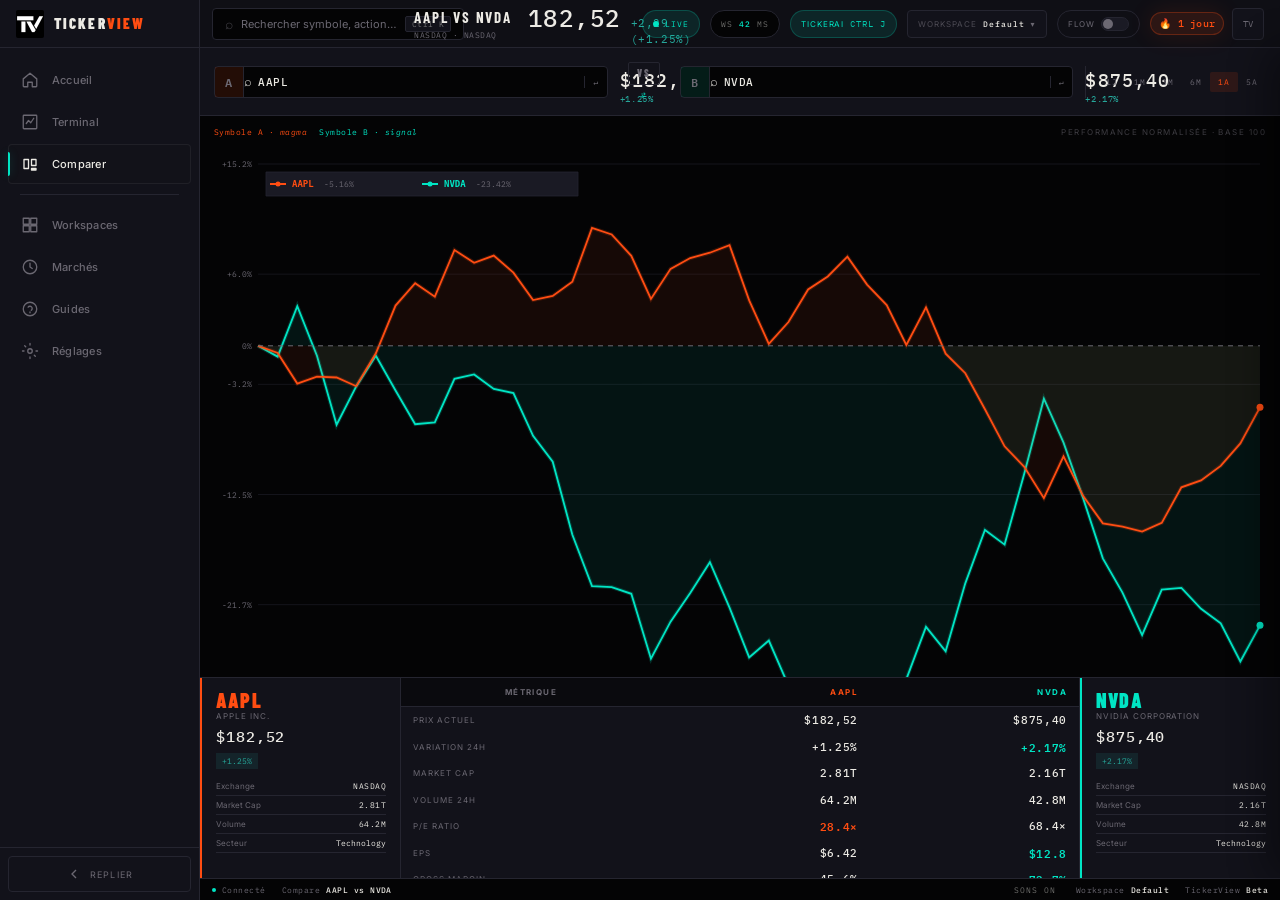
==== commit 70d640e8: "Add files via upload" ====
--- a/TickerView/compare.html
+++ b/TickerView/compare.html
@@ -1,209 +1,207 @@
-<!DOCTYPE html>
-<html lang="fr" data-theme="dark">
-<head>
-<!-- ══════════════════════════════════════════════════════════
-     TICKERVIEW — Comparer (Phase P4)
-     compare.html · ?symA=AAPL&symB=NVDA&tf=1Y
-══════════════════════════════════════════════════════════════ -->
-<meta charset="UTF-8">
-<meta name="viewport" content="width=device-width, initial-scale=1.0">
-<meta name="theme-color" content="#040405">
-<title>Comparer — TickerView</title>
-<meta name="description" content="Comparez deux instruments : performance normalisée, métriques et orderflow.">
-<meta name="robots" content="index, follow">
-
-<meta property="og:type" content="website">
-<meta property="og:url" content="https://tickerview.app/compare">
-<meta property="og:title" content="Comparer deux instruments — TickerView">
-<meta property="og:locale" content="fr_FR">
-
-<link rel="manifest" href="manifest.json">
-<link rel="apple-touch-icon" href="src/assets/icons/icon-192.png">
-<link rel="preconnect" href="https://fonts.googleapis.com">
-<link rel="preconnect" href="https://fonts.gstatic.com" crossorigin>
-<link href="https://fonts.googleapis.com/css2?family=Barlow+Condensed:wght@400;700;900&family=IBM+Plex+Mono:wght@400;500&family=Inter:wght@400;500;600&display=swap" rel="stylesheet">
-
-<link rel="stylesheet" href="src/styles/variables.css">
-<link rel="stylesheet" href="src/styles/app-shell.css">
-<link rel="stylesheet" href="src/styles/command-palette.css">
-<link rel="stylesheet" href="src/styles/terminal.css">
-<link rel="stylesheet" href="src/styles/compare.css">
-</head>
-<body>
-
-<div class="app-shell__grain" aria-hidden="true"></div>
-
-<div class="app-shell" id="app-shell" data-page="compare">
-
-  <aside class="app-sidebar" role="navigation" aria-label="Navigation principale">
-    <a class="app-sidebar__brand" href="index.html">
-      <span class="app-sidebar__brand-mark" aria-hidden="true">TV</span>
-      <span class="app-sidebar__brand-text">TICKER<em>VIEW</em></span>
-    </a>
-    <nav class="app-sidebar__nav">
-      <a class="app-sidebar__link" href="index.html" data-nav="home">
-        <span class="app-sidebar__icon" aria-hidden="true"><svg viewBox="0 0 24 24"><path d="M3 10.5 12 3l9 7.5V20a1 1 0 0 1-1 1h-5v-6H9v6H4a1 1 0 0 1-1-1v-9.5Z"/></svg></span>
-        <span class="app-sidebar__label">Accueil</span>
-      </a>
-      <a class="app-sidebar__link" href="stock.html" data-nav="terminal">
-        <span class="app-sidebar__icon" aria-hidden="true"><svg viewBox="0 0 24 24"><rect x="3" y="3" width="18" height="18" rx="1"/><path d="M7 14l3-4 3 3 4-6"/></svg></span>
-        <span class="app-sidebar__label">Terminal</span>
-      </a>
-      <a class="app-sidebar__link is-active" href="compare.html" data-nav="compare">
-        <span class="app-sidebar__icon" aria-hidden="true"><svg viewBox="0 0 24 24"><path d="M4 6h6v12H4zM14 6h6v8h-6z"/><path d="M14 18h6v2h-6z"/></svg></span>
-        <span class="app-sidebar__label">Comparer</span>
-      </a>
-      <div class="app-sidebar__sep" role="separator"></div>
-      <a class="app-sidebar__link" href="#" data-nav="workspaces" title="Phase P5"><span class="app-sidebar__icon" aria-hidden="true"><svg viewBox="0 0 24 24"><rect x="3" y="3" width="8" height="8"/><rect x="13" y="3" width="8" height="8"/><rect x="3" y="13" width="8" height="8"/><rect x="13" y="13" width="8" height="8"/></svg></span><span class="app-sidebar__label">Workspaces</span></a>
-      <a class="app-sidebar__link" href="index.html#instruments" data-nav="markets"><span class="app-sidebar__icon" aria-hidden="true"><svg viewBox="0 0 24 24"><circle cx="12" cy="12" r="9"/><path d="M12 7v5l3 2"/></svg></span><span class="app-sidebar__label">Marchés</span></a>
-      <a class="app-sidebar__link" href="index.html#home-help" data-nav="guides"><span class="app-sidebar__icon" aria-hidden="true"><svg viewBox="0 0 24 24"><circle cx="12" cy="12" r="9"/><path d="M9.5 9.5a3 3 0 1 1 4.2 4.2"/><path d="M12 16v1"/></svg></span><span class="app-sidebar__label">Guides</span></a>
-      <a class="app-sidebar__link" href="#" data-nav="settings" title="Phase P5"><span class="app-sidebar__icon" aria-hidden="true"><svg viewBox="0 0 24 24"><circle cx="12" cy="12" r="3"/><path d="M12 2v2M12 20v2M4.9 4.9l1.4 1.4M17.7 17.7l1.4 1.4M2 12h2M20 12h2"/></svg></span><span class="app-sidebar__label">Réglages</span></a>
-    </nav>
-    <div class="app-sidebar__footer">
-      <button type="button" class="app-sidebar__toggle" data-shell-toggle-sidebar aria-expanded="true">
-        <svg viewBox="0 0 24 24" aria-hidden="true"><path d="M15 6l-6 6 6 6"/></svg>
-        <span class="app-sidebar__toggle-label">Replier</span>
-      </button>
-    </div>
-  </aside>
-
-  <div class="app-main">
-
-    <header class="app-topbar" role="banner">
-      <button type="button" class="app-topbar__search" data-shell-cmd-palette aria-label="Palette de commandes (Ctrl+K)">
-        <span class="app-topbar__search-icon" aria-hidden="true">⌕</span>
-        <span>Rechercher symbole, action…</span>
-        <kbd>Ctrl K</kbd>
-      </button>
-      <div class="app-topbar__focus" aria-live="polite">
-        <div>
-          <div class="app-topbar__symbol" data-shell-symbol>AAPL vs NVDA</div>
-          <div class="app-topbar__venue" data-shell-venue>NASDAQ</div>
-        </div>
-        <div class="app-topbar__price-block">
-          <span class="app-topbar__price data-value" data-shell-price>—</span>
-          <span class="app-topbar__change is-up data-value" data-shell-change>—</span>
-        </div>
-      </div>
-      <div class="app-topbar__actions">
-        <span class="app-topbar__pill app-topbar__pill--live"><span class="app-topbar__live-dot"></span>LIVE</span>
-        <span class="app-topbar__pill app-topbar__latency">WS <strong data-shell-latency>42</strong>ms</span>
-        <button type="button" class="app-topbar__ai" data-shell-toggle-ai aria-pressed="false">TickerAI <kbd>Ctrl J</kbd></button>
-        <button type="button" class="app-topbar__flow" data-shell-toggle-flow aria-pressed="false"><span>Flow</span><span class="app-topbar__flow-track"><span class="app-topbar__flow-thumb"></span></span></button>
-        <div class="app-topbar__user-cluster">
-          <span class="app-topbar__streak" data-shell-streak aria-label="Série d'analyse">🔥 1 jour</span>
-          <button type="button" class="app-topbar__user" aria-label="Profil"><span>TV</span></button>
-        </div>
-      </div>
-    </header>
-
-    <main id="app-content" role="main" tabindex="-1">
-
-      <div class="compare-workspace">
-
-        <header class="compare-header" role="banner" aria-label="Comparaison de symboles">
-
-          <div class="ch-block ch-block--a">
-            <div class="sym-search-wrap ch-search-a" id="sym-search-wrap-a">
-              <span class="ch-tag ch-tag--a" aria-hidden="true">A</span>
-              <span aria-hidden="true">⌕</span>
-              <input type="text" id="search-input-a" class="ch-search-input" placeholder="SYM A" aria-label="Symbole A" autocomplete="off" spellcheck="false">
-              <span>↵</span>
-              <div id="search-dropdown-a" class="sym-search-dropdown hidden" role="listbox"></div>
-            </div>
-            <div class="ch-sym-info">
-              <span class="ch-sym-fullname" id="ch-fullname-a">—</span>
-              <span class="ch-sym-price data-value" id="ch-price-a">—</span>
-              <span class="ch-sym-change data-value" id="ch-change-a">—</span>
-            </div>
-          </div>
-
-          <div class="ch-versus">
-            <div class="ch-vs-badge" aria-hidden="true">VS</div>
-            <button type="button" class="ch-swap-btn" id="btn-swap" aria-label="Échanger les symboles">⇄</button>
-          </div>
-
-          <div class="ch-block ch-block--b">
-            <div class="sym-search-wrap ch-search-b" id="sym-search-wrap-b">
-              <span class="ch-tag ch-tag--b" aria-hidden="true">B</span>
-              <span aria-hidden="true">⌕</span>
-              <input type="text" id="search-input-b" class="ch-search-input" placeholder="SYM B" aria-label="Symbole B" autocomplete="off" spellcheck="false">
-              <span>↵</span>
-              <div id="search-dropdown-b" class="sym-search-dropdown hidden" role="listbox"></div>
-            </div>
-            <div class="ch-sym-info">
-              <span class="ch-sym-fullname" id="ch-fullname-b">—</span>
-              <span class="ch-sym-price data-value" id="ch-price-b">—</span>
-              <span class="ch-sym-change data-value" id="ch-change-b">—</span>
-            </div>
-          </div>
-
-          <div class="ch-divider" aria-hidden="true"></div>
-
-          <div class="ch-tf-group" role="group" aria-label="Période">
-            <button type="button" class="ct-btn" data-tf="1D">1J</button>
-            <button type="button" class="ct-btn" data-tf="1M">1M</button>
-            <button type="button" class="ct-btn" data-tf="3M">3M</button>
-            <button type="button" class="ct-btn" data-tf="6M">6M</button>
-            <button type="button" class="ct-btn active" data-tf="1Y">1A</button>
-            <button type="button" class="ct-btn" data-tf="5Y">5A</button>
-          </div>
-
-        </header>
-
-        <div class="compare-main" role="region" aria-label="Comparaison">
-
-          <section class="compare-chart-section" aria-label="Performance normalisée">
-            <div class="compare-chart-legend" aria-hidden="true">
-              <span class="compare-legend__item compare-legend__item--a">Symbole A · <em class="legend-magma">magma</em></span>
-              <span class="compare-legend__item compare-legend__item--b">Symbole B · <em class="legend-signal">signal</em></span>
-            </div>
-            <span class="compare-chart-label">Performance normalisée · base 100</span>
-            <div class="compare-chart-wrap">
-              <canvas id="compare-canvas" aria-label="Graphique comparatif"></canvas>
-              <canvas id="compare-overlay" aria-hidden="true"></canvas>
-            </div>
-          </section>
-
-          <div class="compare-bottom" aria-label="Métriques comparatives">
-            <div class="compare-sym-card compare-sym-card--a" id="compare-card-a"></div>
-            <div class="compare-metrics-wrap">
-              <div id="compare-metrics-table" role="table"></div>
-            </div>
-            <div class="compare-sym-card compare-sym-card--b" id="compare-card-b"></div>
-          </div>
-
-        </div>
-      </div>
-    </main>
-
-    <footer class="app-statusbar" role="contentinfo">
-      <div class="app-statusbar__left">
-        <span class="app-statusbar__item"><span class="app-statusbar__dot"></span>Connecté</span>
-        <span class="app-statusbar__item">Compare <strong data-shell-status-symbol>AAPL vs NVDA</strong></span>
-      </div>
-      <div class="app-statusbar__right">
-        <span class="app-statusbar__item">Workspace <strong data-shell-workspace-name>Default</strong></span>
-        <span class="app-statusbar__item">TickerView <strong>Beta</strong></span>
-      </div>
-    </footer>
-
-  </div>
-
-  <aside id="app-sidebar-right" class="app-drawer-ai" aria-label="TickerAI" aria-hidden="true">
-    <div class="app-drawer-ai__head">
-      <div class="app-drawer-ai__title"><span class="app-topbar__live-dot"></span>TickerAI</div>
-      <button type="button" class="app-drawer-ai__close" data-ai-drawer-close aria-label="Fermer">×</button>
-    </div>
-    <div id="ai-panel">
-      <div id="ai-messages" role="log"><p style="padding:14px;font-size:12px;color:var(--text-secondary)">TickerAI est disponible sur le terminal d'analyse. Ouvrez <strong>stock.html</strong> ou tapez <code>ai open</code> dans la palette.</p></div>
-      <div id="ai-suggestions" style="display:none"></div>
-      <div class="ai-input-row" style="display:none"><input id="ai-input"><button id="ai-send"></button></div>
-    </div>
-  </aside>
-
-</div>
-
-<script type="module" src="src/pages/Compare/compare.js"></script>
-</body>
-</html>
+<!DOCTYPE html>
+<html lang="fr" data-theme="dark">
+<head>
+<meta charset="UTF-8">
+<meta name="viewport" content="width=device-width, initial-scale=1.0">
+<meta name="theme-color" content="#040405">
+<title>Comparer — TickerView</title>
+<meta name="description" content="Comparez deux instruments : performance normalisée, métriques et orderflow.">
+<meta name="robots" content="index, follow">
+<meta property="og:type" content="website">
+<meta property="og:url" content="https://tickerview.app/compare">
+<meta property="og:title" content="Comparer deux instruments — TickerView">
+<meta property="og:locale" content="fr_FR">
+<link rel="manifest" href="manifest.json">
+<link rel="apple-touch-icon" href="src/assets/icons/icon-192.png">
+<link rel="preconnect" href="https://fonts.googleapis.com">
+<link rel="preconnect" href="https://fonts.gstatic.com" crossorigin>
+<link href="https://fonts.googleapis.com/css2?family=Barlow+Condensed:wght@400;700;900&family=IBM+Plex+Mono:wght@400;500&family=Inter:wght@400;500;600&display=swap" rel="stylesheet">
+<link rel="stylesheet" href="src/styles/variables.css">
+<link rel="stylesheet" href="src/styles/app-shell.css">
+<link rel="stylesheet" href="src/styles/command-palette.css">
+<link rel="stylesheet" href="src/styles/terminal.css">
+<link rel="stylesheet" href="src/styles/compare.css">
+<link rel="stylesheet" href="src/styles/panels.css">
+</head>
+<body>
+
+<div class="app-shell__grain" aria-hidden="true"></div>
+<div class="app-shell" id="app-shell" data-page="compare">
+
+  <aside class="app-sidebar" role="navigation" aria-label="Navigation principale">
+    <a class="app-sidebar__brand" href="index.html">
+      <span class="app-sidebar__brand-mark">
+        <img class="app-sidebar__logo-img"
+             src="src/assets/icons/logo-dark.png"
+             data-logo-dark="src/assets/icons/logo-dark.png"
+             data-logo-light="src/assets/icons/logo-light.png"
+             alt="TickerView" width="28" height="28">
+      </span>
+      <span class="app-sidebar__brand-text">TICKER<em>VIEW</em></span>
+    </a>
+    <nav class="app-sidebar__nav">
+      <a class="app-sidebar__link" href="index.html" data-nav="home">
+        <span class="app-sidebar__icon" aria-hidden="true"><svg viewBox="0 0 24 24"><path d="M3 10.5 12 3l9 7.5V20a1 1 0 0 1-1 1h-5v-6H9v6H4a1 1 0 0 1-1-1v-9.5Z"/></svg></span>
+        <span class="app-sidebar__label">Accueil</span>
+      </a>
+      <a class="app-sidebar__link" href="stock.html" data-nav="terminal">
+        <span class="app-sidebar__icon" aria-hidden="true"><svg viewBox="0 0 24 24"><rect x="3" y="3" width="18" height="18" rx="1"/><path d="M7 14l3-4 3 3 4-6"/></svg></span>
+        <span class="app-sidebar__label">Terminal</span>
+      </a>
+      <a class="app-sidebar__link is-active" href="compare.html" data-nav="compare">
+        <span class="app-sidebar__icon" aria-hidden="true"><svg viewBox="0 0 24 24"><path d="M4 6h6v12H4zM14 6h6v8h-6z"/><path d="M14 18h6v2h-6z"/></svg></span>
+        <span class="app-sidebar__label">Comparer</span>
+      </a>
+      <div class="app-sidebar__sep" role="separator"></div>
+      <a class="app-sidebar__link" href="#" data-nav="workspaces">
+        <span class="app-sidebar__icon" aria-hidden="true"><svg viewBox="0 0 24 24"><rect x="3" y="3" width="8" height="8"/><rect x="13" y="3" width="8" height="8"/><rect x="3" y="13" width="8" height="8"/><rect x="13" y="13" width="8" height="8"/></svg></span>
+        <span class="app-sidebar__label">Workspaces</span>
+      </a>
+      <a class="app-sidebar__link" href="index.html#instruments" data-nav="markets">
+        <span class="app-sidebar__icon" aria-hidden="true"><svg viewBox="0 0 24 24"><circle cx="12" cy="12" r="9"/><path d="M12 7v5l3 2"/></svg></span>
+        <span class="app-sidebar__label">Marchés</span>
+      </a>
+      <a class="app-sidebar__link" href="index.html#home-help" data-nav="guides">
+        <span class="app-sidebar__icon" aria-hidden="true"><svg viewBox="0 0 24 24"><circle cx="12" cy="12" r="9"/><path d="M9.5 9.5a3 3 0 1 1 4.2 4.2"/><path d="M12 16v1"/></svg></span>
+        <span class="app-sidebar__label">Guides</span>
+      </a>
+      <a class="app-sidebar__link" href="#" data-nav="settings">
+        <span class="app-sidebar__icon" aria-hidden="true"><svg viewBox="0 0 24 24"><circle cx="12" cy="12" r="3"/><path d="M12 2v2M12 20v2M4.9 4.9l1.4 1.4M17.7 17.7l1.4 1.4M2 12h2M20 12h2"/></svg></span>
+        <span class="app-sidebar__label">Réglages</span>
+      </a>
+    </nav>
+    <div class="app-sidebar__footer">
+      <button type="button" class="app-sidebar__toggle" data-shell-toggle-sidebar aria-expanded="true">
+        <svg viewBox="0 0 24 24" aria-hidden="true"><path d="M15 6l-6 6 6 6"/></svg>
+        <span class="app-sidebar__toggle-label">Replier</span>
+      </button>
+    </div>
+  </aside>
+
+  <div class="app-main">
+    <header class="app-topbar" role="banner">
+      <button type="button" class="app-topbar__search" data-shell-cmd-palette aria-label="Palette de commandes (Ctrl+K)">
+        <span class="app-topbar__search-icon" aria-hidden="true">⌕</span>
+        <span>Rechercher symbole, action…</span>
+        <kbd>Ctrl K</kbd>
+      </button>
+      <div class="app-topbar__focus" aria-live="polite">
+        <div>
+          <div class="app-topbar__symbol" data-shell-symbol>AAPL vs NVDA</div>
+          <div class="app-topbar__venue" data-shell-venue>NASDAQ</div>
+        </div>
+        <div class="app-topbar__price-block">
+          <span class="app-topbar__price data-value" data-shell-price>—</span>
+          <span class="app-topbar__change is-up data-value" data-shell-change>—</span>
+        </div>
+      </div>
+      <div class="app-topbar__actions">
+        <span class="app-topbar__pill app-topbar__pill--live"><span class="app-topbar__live-dot"></span>LIVE</span>
+        <span class="app-topbar__pill app-topbar__latency">WS <strong data-shell-latency>42</strong>ms</span>
+        <button type="button" class="app-topbar__ai" data-shell-toggle-ai aria-pressed="false">TickerAI <kbd>Ctrl J</kbd></button>
+        <button type="button" class="app-topbar__flow" data-shell-toggle-flow aria-pressed="false">
+          <span>Flow</span><span class="app-topbar__flow-track"><span class="app-topbar__flow-thumb"></span></span>
+        </button>
+        <div class="app-topbar__user-cluster">
+          <span class="app-topbar__streak" data-shell-streak aria-label="Série d'analyse">🔥 1 jour</span>
+          <button type="button" class="app-topbar__user" aria-label="Profil"><span>TV</span></button>
+        </div>
+      </div>
+    </header>
+
+    <main id="app-content" role="main" tabindex="-1">
+      <div class="compare-workspace">
+        <header class="compare-header" role="banner" aria-label="Comparaison de symboles">
+          <div class="ch-block ch-block--a">
+            <div class="sym-search-wrap ch-search-a" id="sym-search-wrap-a">
+              <span class="ch-tag ch-tag--a" aria-hidden="true">A</span>
+              <span aria-hidden="true">⌕</span>
+              <input type="text" id="search-input-a" class="ch-search-input" placeholder="SYM A" aria-label="Symbole A" autocomplete="off" spellcheck="false">
+              <span>↵</span>
+              <div id="search-dropdown-a" class="sym-search-dropdown hidden" role="listbox"></div>
+            </div>
+            <div class="ch-sym-info">
+              <span class="ch-sym-fullname" id="ch-fullname-a">—</span>
+              <span class="ch-sym-price data-value" id="ch-price-a">—</span>
+              <span class="ch-sym-change data-value" id="ch-change-a">—</span>
+            </div>
+          </div>
+          <div class="ch-versus">
+            <div class="ch-vs-badge" aria-hidden="true">VS</div>
+            <button type="button" class="ch-swap-btn" id="btn-swap" aria-label="Échanger les symboles">⇄</button>
+          </div>
+          <div class="ch-block ch-block--b">
+            <div class="sym-search-wrap ch-search-b" id="sym-search-wrap-b">
+              <span class="ch-tag ch-tag--b" aria-hidden="true">B</span>
+              <span aria-hidden="true">⌕</span>
+              <input type="text" id="search-input-b" class="ch-search-input" placeholder="SYM B" aria-label="Symbole B" autocomplete="off" spellcheck="false">
+              <span>↵</span>
+              <div id="search-dropdown-b" class="sym-search-dropdown hidden" role="listbox"></div>
+            </div>
+            <div class="ch-sym-info">
+              <span class="ch-sym-fullname" id="ch-fullname-b">—</span>
+              <span class="ch-sym-price data-value" id="ch-price-b">—</span>
+              <span class="ch-sym-change data-value" id="ch-change-b">—</span>
+            </div>
+          </div>
+          <div class="ch-divider" aria-hidden="true"></div>
+          <div class="ch-tf-group" role="group" aria-label="Période">
+            <button type="button" class="ct-btn" data-tf="1D">1J</button>
+            <button type="button" class="ct-btn" data-tf="1M">1M</button>
+            <button type="button" class="ct-btn" data-tf="3M">3M</button>
+            <button type="button" class="ct-btn" data-tf="6M">6M</button>
+            <button type="button" class="ct-btn active" data-tf="1Y">1A</button>
+            <button type="button" class="ct-btn" data-tf="5Y">5A</button>
+          </div>
+        </header>
+
+        <div class="compare-main" role="region" aria-label="Comparaison">
+          <section class="compare-chart-section" aria-label="Performance normalisée">
+            <div class="compare-chart-legend" aria-hidden="true">
+              <span class="compare-legend__item compare-legend__item--a">Symbole A · <em class="legend-magma">magma</em></span>
+              <span class="compare-legend__item compare-legend__item--b">Symbole B · <em class="legend-signal">signal</em></span>
+            </div>
+            <span class="compare-chart-label">Performance normalisée · base 100</span>
+            <div class="compare-chart-wrap">
+              <canvas id="compare-canvas" aria-label="Graphique comparatif"></canvas>
+              <canvas id="compare-overlay" aria-hidden="true"></canvas>
+            </div>
+          </section>
+          <div class="compare-bottom" aria-label="Métriques comparatives">
+            <div class="compare-sym-card compare-sym-card--a" id="compare-card-a"></div>
+            <div class="compare-metrics-wrap"><div id="compare-metrics-table" role="table"></div></div>
+            <div class="compare-sym-card compare-sym-card--b" id="compare-card-b"></div>
+          </div>
+        </div>
+      </div>
+    </main>
+
+    <footer class="app-statusbar" role="contentinfo">
+      <div class="app-statusbar__left">
+        <span class="app-statusbar__item"><span class="app-statusbar__dot"></span>Connecté</span>
+        <span class="app-statusbar__item">Compare <strong data-shell-status-symbol>AAPL vs NVDA</strong></span>
+      </div>
+      <div class="app-statusbar__right">
+        <span class="app-statusbar__item">Workspace <strong data-shell-workspace-name>Default</strong></span>
+        <span class="app-statusbar__item">TickerView <strong>Beta</strong></span>
+      </div>
+    </footer>
+  </div>
+
+  <aside id="app-sidebar-right" class="app-drawer-ai" aria-label="TickerAI" aria-hidden="true">
+    <div class="app-drawer-ai__head">
+      <div class="app-drawer-ai__title"><span class="app-topbar__live-dot"></span>TickerAI</div>
+      <button type="button" class="app-drawer-ai__close" data-ai-drawer-close aria-label="Fermer">×</button>
+    </div>
+    <div id="ai-panel">
+      <div id="ai-messages" role="log"><p style="padding:14px;font-size:12px;color:var(--text-secondary)">TickerAI est disponible sur le terminal d'analyse.</p></div>
+      <div id="ai-suggestions" style="display:none"></div>
+      <div class="ai-input-row" style="display:none"><input id="ai-input"><button id="ai-send"></button></div>
+    </div>
+  </aside>
+
+</div>
+
+<script type="module" src="src/pages/Compare/compare.js"></script>
+</body>
+</html>
--- a/TickerView/src/styles/panels.css
+++ b/TickerView/src/styles/panels.css
@@ -0,0 +1,267 @@
+/* ══════════════════════════════════════════════════════════════
+   TICKERVIEW — panels.css  (Settings + Workspaces)
+══════════════════════════════════════════════════════════════ */
+
+/* ── Shared backdrop ────────────────────────────────────── */
+.settings-panel,
+.wsp-panel {
+  position: fixed; inset: 0; z-index: 400;
+  display: flex; align-items: center; justify-content: center;
+  pointer-events: none; opacity: 0; visibility: hidden;
+  transition: opacity .15s ease, visibility .15s ease;
+}
+.settings-panel { align-items: flex-end; }
+.settings-panel.is-open,
+.wsp-panel.is-open {
+  pointer-events: auto; opacity: 1; visibility: visible;
+}
+.sp-backdrop, .wsp-backdrop {
+  position: absolute; inset: 0;
+  background: rgba(4,4,5,.65);
+  backdrop-filter: blur(6px);
+  -webkit-backdrop-filter: blur(6px);
+}
+
+/* ══ SETTINGS ══════════════════════════════════════════════ */
+.sp-dialog {
+  position: relative; width: 100%; max-width: 540px;
+  max-height: 88vh; display: flex; flex-direction: column;
+  background: var(--slate);
+  border: 1px solid var(--glass-border); border-bottom: none;
+  border-radius: var(--radius-lg) var(--radius-lg) 0 0;
+  box-shadow: 0 -24px 80px rgba(0,0,0,.55);
+  transform: translateY(24px);
+  transition: transform .35s cubic-bezier(.34,1.2,.64,1);
+  overflow: hidden;
+}
+.settings-panel.is-open .sp-dialog { transform: translateY(0); }
+
+.sp-head {
+  flex-shrink: 0; display: flex; align-items: center;
+  justify-content: space-between; gap: 12px;
+  padding: 14px 18px; border-bottom: 1px solid var(--border-subtle);
+  background: var(--void);
+}
+.sp-title {
+  display: flex; align-items: center; gap: 8px;
+  font-family: var(--font-display); font-weight: 900; font-size: 13px;
+  letter-spacing: var(--tracking-xwide); color: var(--text-primary);
+}
+.sp-title svg { width: 16px; height: 16px; color: var(--magma); }
+
+.sp-close, .wsp-close {
+  width: 30px; height: 30px; display: flex; align-items: center;
+  justify-content: center; border: 1px solid var(--border-subtle);
+  border-radius: var(--radius-md); background: transparent;
+  color: var(--text-secondary); cursor: pointer;
+  transition: border-color .12s, color .12s;
+}
+.sp-close svg, .wsp-close svg { width: 14px; height: 14px; }
+.sp-close:hover, .wsp-close:hover { border-color: var(--ask); color: var(--ask); }
+
+.sp-body { flex: 1; overflow-y: auto; }
+
+.sp-section {
+  padding: 14px 18px 10px;
+  border-bottom: 1px solid var(--border-subtle);
+}
+.sp-section:last-child { border-bottom: none; }
+.sp-section-label {
+  font-size: var(--size-2xs); letter-spacing: var(--tracking-xwide);
+  text-transform: uppercase; color: var(--magma);
+  margin-bottom: 12px; font-weight: 600;
+}
+.sp-row {
+  display: flex; align-items: center;
+  justify-content: space-between; gap: 16px; padding: 8px 0;
+}
+.sp-row-copy { display: flex; flex-direction: column; gap: 2px; min-width: 0; }
+.sp-row-title { font-size: var(--size-sm); font-weight: 500; color: var(--text-primary); }
+.sp-row-hint  { font-size: var(--size-2xs); color: var(--text-secondary); }
+
+/* Toggle */
+.sp-toggle {
+  flex-shrink: 0; width: 44px; height: 24px;
+  padding: 0; border: none; background: none; cursor: pointer;
+}
+.sp-toggle-track {
+  width: 44px; height: 24px; border-radius: 999px;
+  background: var(--border-subtle);
+  border: 1px solid var(--border-subtle); position: relative;
+  display: block; transition: background .12s, border-color .12s;
+}
+.sp-toggle-thumb {
+  position: absolute; top: 2px; left: 2px;
+  width: 18px; height: 18px; border-radius: 50%;
+  background: var(--text-secondary); display: block;
+  transition: transform .25s cubic-bezier(.34,1.2,.64,1), background .12s;
+}
+.sp-toggle[aria-pressed="true"] .sp-toggle-track {
+  background: var(--signal-dim); border-color: var(--signal-border);
+}
+.sp-toggle[aria-pressed="true"] .sp-toggle-thumb {
+  transform: translateX(20px); background: var(--signal);
+}
+
+/* Theme buttons */
+.sp-theme-group { display: flex; gap: 6px; flex-shrink: 0; }
+.sth-btn {
+  display: inline-flex; align-items: center; gap: 6px;
+  height: 30px; padding: 0 12px;
+  font-family: var(--font-mono); font-size: var(--size-2xs);
+  letter-spacing: var(--tracking-wide); text-transform: uppercase;
+  color: var(--text-secondary); background: var(--void);
+  border: 1px solid var(--border-subtle); border-radius: var(--radius-md);
+  cursor: pointer; transition: all .12s;
+}
+.sth-btn svg { width: 12px; height: 12px; }
+.sth-btn:hover { border-color: var(--border-glow); color: var(--text-primary); }
+.sth-btn.is-active {
+  color: var(--magma); background: var(--magma-dim);
+  border-color: var(--magma-border);
+}
+
+/* Danger */
+.sp-btn-danger {
+  flex-shrink: 0; height: 30px; padding: 0 14px;
+  font-family: var(--font-mono); font-size: var(--size-2xs);
+  letter-spacing: var(--tracking-wide); text-transform: uppercase;
+  color: var(--ask); background: var(--ask-dim);
+  border: 1px solid rgba(239,83,80,.25); border-radius: var(--radius-md);
+  cursor: pointer; transition: all .12s;
+}
+.sp-btn-danger:hover { border-color: var(--ask); }
+
+.sp-foot {
+  flex-shrink: 0; display: flex; justify-content: space-between;
+  gap: 12px; padding: 10px 18px;
+  border-top: 1px solid var(--border-subtle);
+  font-family: var(--font-mono); font-size: var(--size-2xs);
+  color: var(--text-ghost); background: var(--void);
+}
+
+/* ══ WORKSPACES ════════════════════════════════════════════ */
+.wsp-dialog {
+  position: relative; width: 100%; max-width: 860px;
+  max-height: 88vh; display: flex; flex-direction: column;
+  background: var(--slate);
+  border: 1px solid var(--glass-border);
+  border-radius: var(--radius-lg);
+  box-shadow: 0 32px 80px rgba(0,0,0,.65);
+  transform: translateY(12px) scale(.98);
+  transition: transform .35s cubic-bezier(.34,1.2,.64,1);
+  overflow: hidden; margin: 0 16px;
+}
+.wsp-panel.is-open .wsp-dialog { transform: translateY(0) scale(1); }
+
+.wsp-head {
+  flex-shrink: 0; display: flex; align-items: center;
+  justify-content: space-between; gap: 12px;
+  padding: 14px 18px; border-bottom: 1px solid var(--border-subtle);
+  background: var(--void);
+}
+.wsp-title {
+  display: flex; align-items: center; gap: 8px;
+  font-family: var(--font-display); font-weight: 900; font-size: 13px;
+  letter-spacing: var(--tracking-xwide); color: var(--text-primary);
+}
+.wsp-title svg { width: 16px; height: 16px; color: var(--signal); }
+
+.wsp-head-actions { display: flex; align-items: center; gap: 10px; }
+
+.wsp-btn-save {
+  display: inline-flex; align-items: center; gap: 6px;
+  height: 30px; padding: 0 12px;
+  font-family: var(--font-mono); font-size: var(--size-2xs);
+  letter-spacing: var(--tracking-wide); text-transform: uppercase;
+  color: var(--signal); background: var(--signal-dim);
+  border: 1px solid var(--signal-border); border-radius: var(--radius-md);
+  cursor: pointer; transition: all .12s;
+}
+.wsp-btn-save svg { width: 13px; height: 13px; }
+.wsp-btn-save:hover { box-shadow: 0 0 20px var(--signal-dim); }
+
+.wsp-grid {
+  flex: 1; overflow-y: auto;
+  display: grid; grid-template-columns: repeat(2,1fr);
+  gap: 1px; background: var(--border-subtle);
+}
+
+.wsp-card {
+  display: flex; flex-direction: column; gap: 12px;
+  padding: 20px; background: var(--carbon);
+  border: 2px solid transparent;
+  text-align: left; cursor: pointer;
+  font: inherit; color: inherit;
+  transition: background .12s, border-color .12s;
+}
+.wsp-card:hover { background: var(--slate); border-color: var(--border-glow); }
+.wsp-card.is-active {
+  background: var(--slate-elevated); border-color: var(--signal-border);
+}
+
+.wsp-card-head {
+  display: flex; align-items: center; gap: 10px;
+}
+.wsp-card-icon { font-size: 22px; line-height: 1; flex-shrink: 0; }
+.wsp-card-name {
+  font-family: var(--font-display); font-weight: 900; font-size: 20px;
+  letter-spacing: .04em; color: var(--text-primary); flex: 1;
+}
+.wsp-active-badge {
+  font-family: var(--font-mono); font-size: var(--size-2xs);
+  letter-spacing: var(--tracking-wide); color: var(--signal);
+  background: var(--signal-dim); border: 1px solid var(--signal-border);
+  padding: 2px 8px; border-radius: 999px;
+}
+.wsp-card-page {
+  display: flex; align-items: center; gap: 8px;
+  font-family: var(--font-mono); font-size: var(--size-xs);
+  color: var(--text-secondary); letter-spacing: var(--tracking-mono);
+}
+.wsp-card-page svg { width: 14px; height: 14px; flex-shrink: 0; }
+.wsp-card-tags { display: flex; flex-wrap: wrap; gap: 5px; }
+.wsp-tag {
+  font-family: var(--font-mono); font-size: var(--size-2xs);
+  letter-spacing: var(--tracking-wide); text-transform: uppercase;
+  padding: 3px 7px; border-radius: var(--radius-sm);
+  color: var(--text-dim); background: var(--void);
+  border: 1px solid var(--border-subtle);
+}
+.wsp-tag--flow { color: var(--magma); background: var(--magma-dim); border-color: var(--magma-border); }
+.wsp-tag--ai   { color: var(--signal); background: var(--signal-dim); border-color: var(--signal-border); }
+.wsp-card-cta {
+  font-family: var(--font-mono); font-size: var(--size-2xs);
+  letter-spacing: var(--tracking-wide); text-transform: uppercase;
+  color: var(--text-secondary); transition: color .12s;
+}
+.wsp-card:hover .wsp-card-cta,
+.wsp-card.is-active .wsp-card-cta { color: var(--signal); }
+
+.wsp-foot {
+  flex-shrink: 0; padding: 10px 18px;
+  border-top: 1px solid var(--border-subtle);
+  font-family: var(--font-mono); font-size: var(--size-2xs);
+  color: var(--text-ghost); background: var(--void); text-align: center;
+}
+
+/* ── Logo image sidebar ─────────────────────────────────── */
+.app-sidebar__brand-mark {
+  flex-shrink: 0; width: 28px; height: 28px;
+  display: flex; align-items: center; justify-content: center;
+  border-radius: var(--radius-sm); overflow: hidden;
+  background: transparent !important;
+}
+.app-sidebar__logo-img {
+  width: 28px; height: 28px; object-fit: contain; display: block;
+}
+
+/* ── Reduce motion ──────────────────────────────────────── */
+.reduce-motion *, .reduce-motion *::before, .reduce-motion *::after {
+  animation-duration: .01ms !important;
+  transition-duration: .01ms !important;
+}
+
+@media (max-width: 640px) {
+  .wsp-grid { grid-template-columns: 1fr; }
+}
